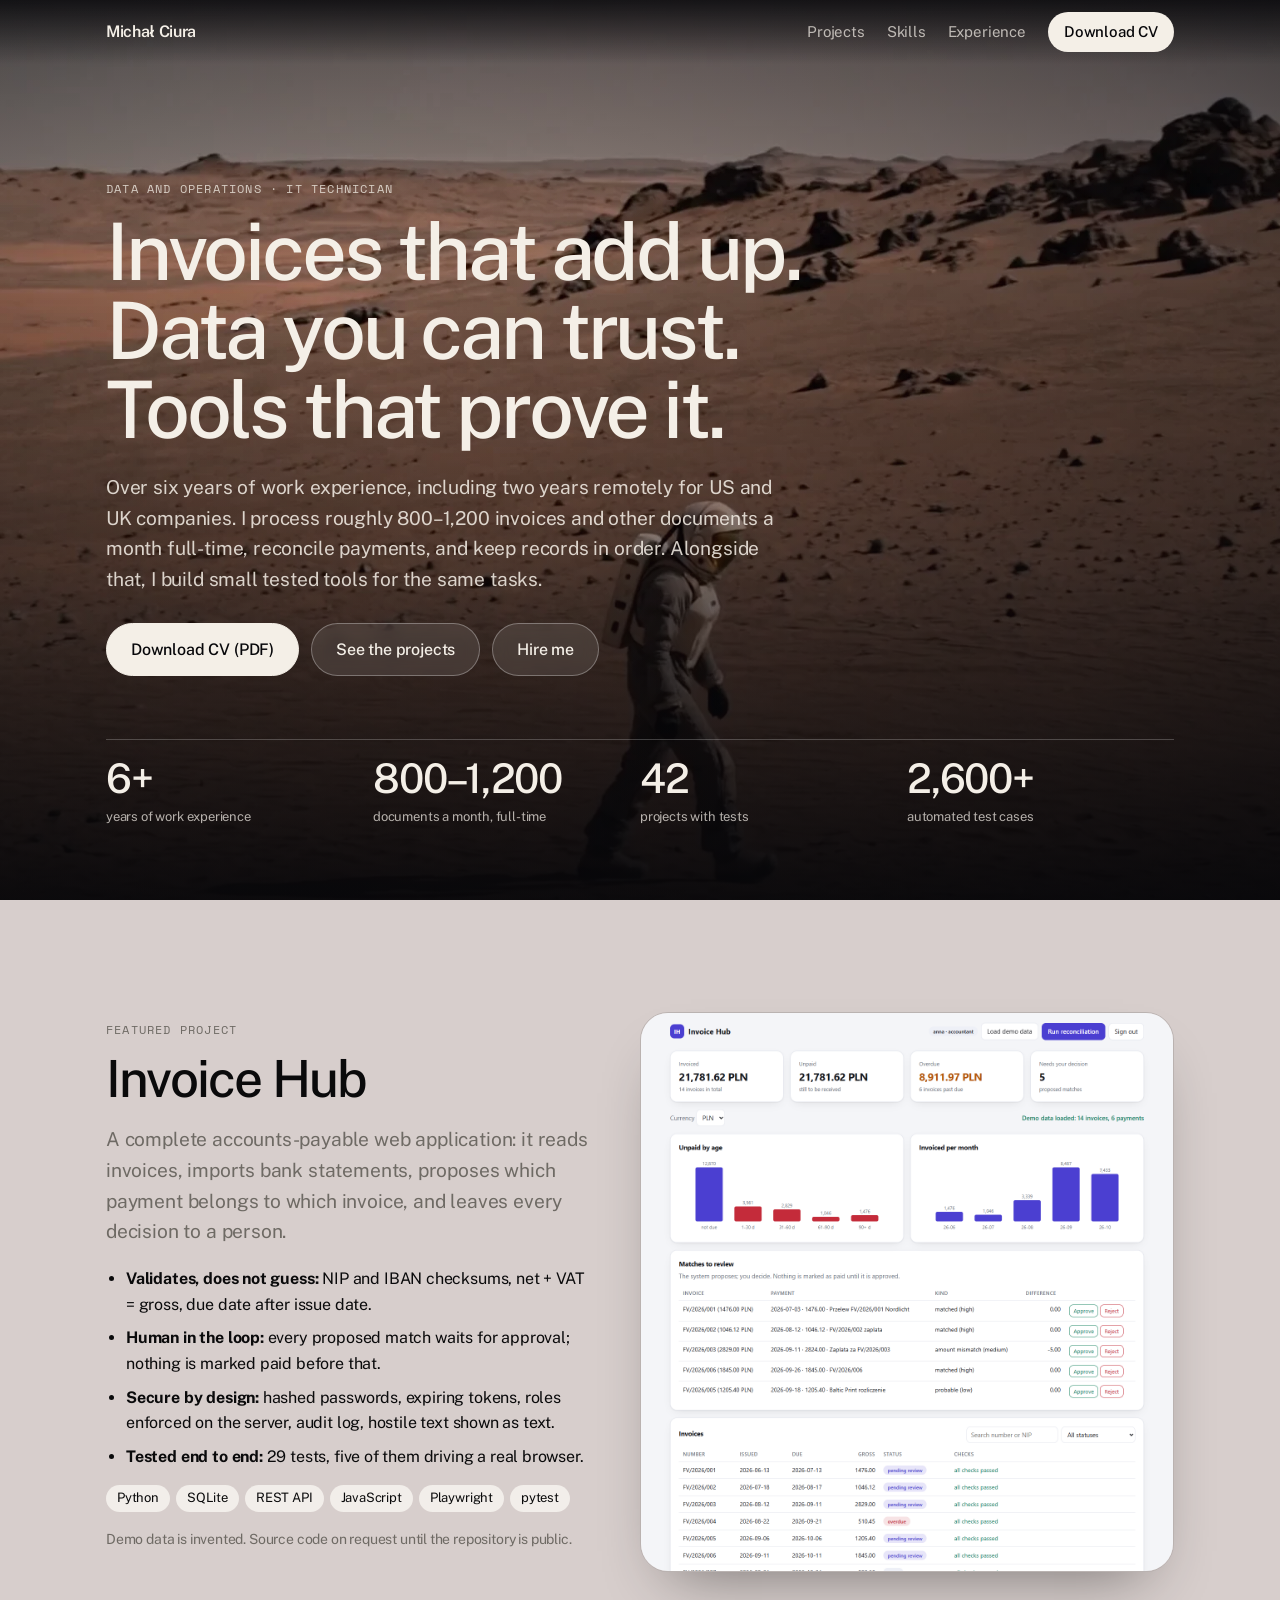
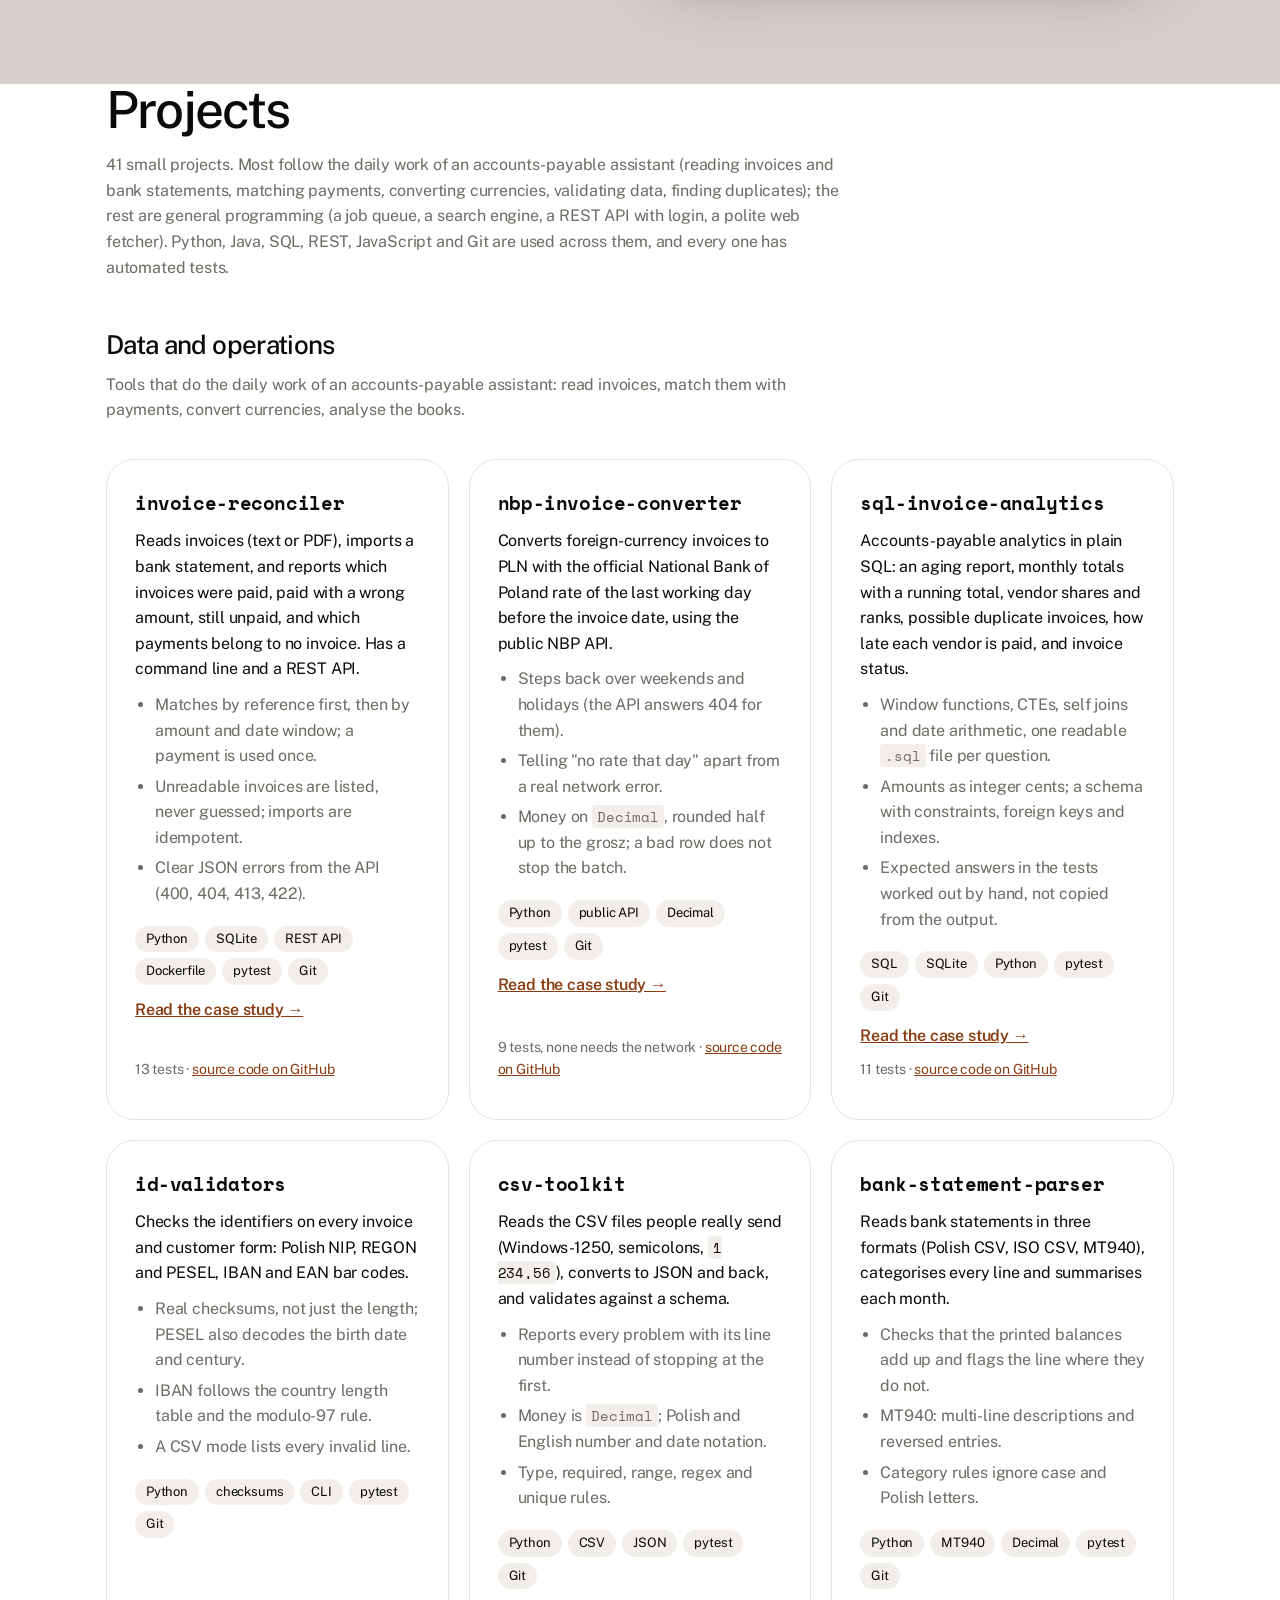
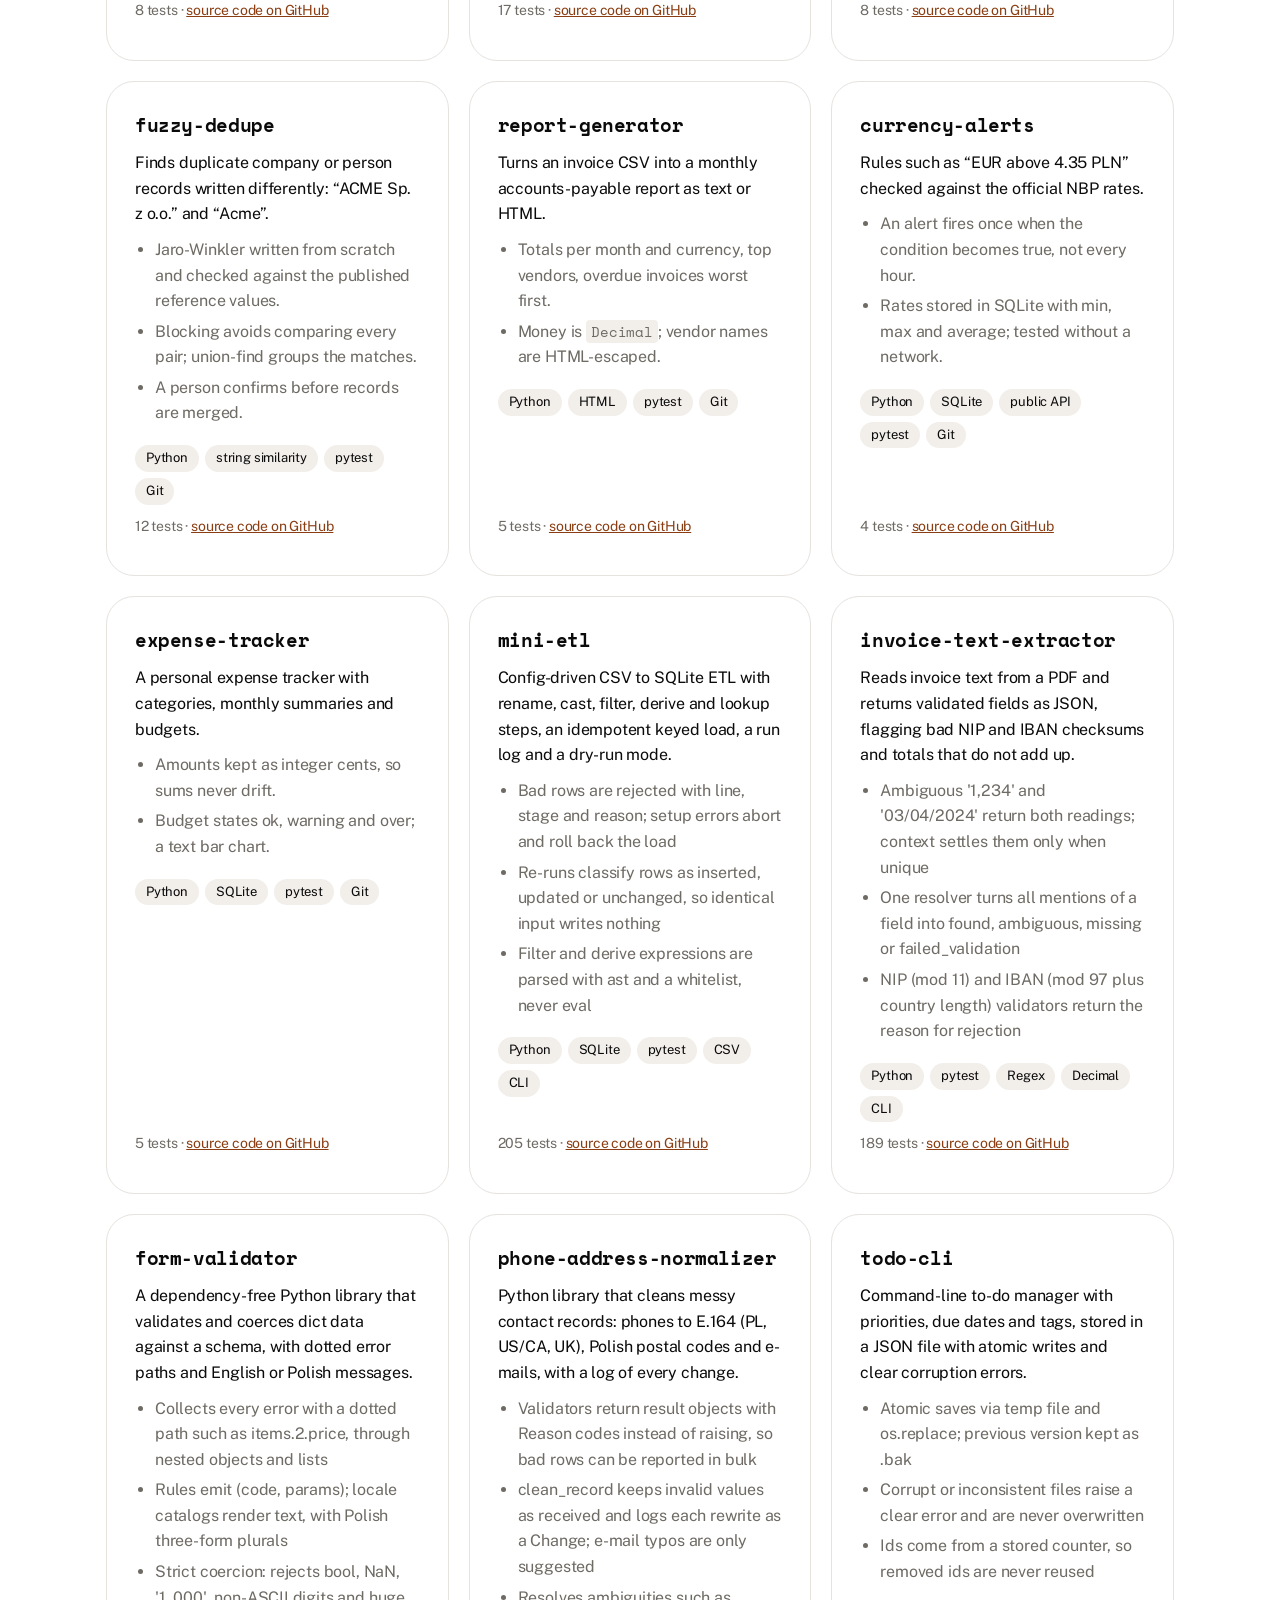
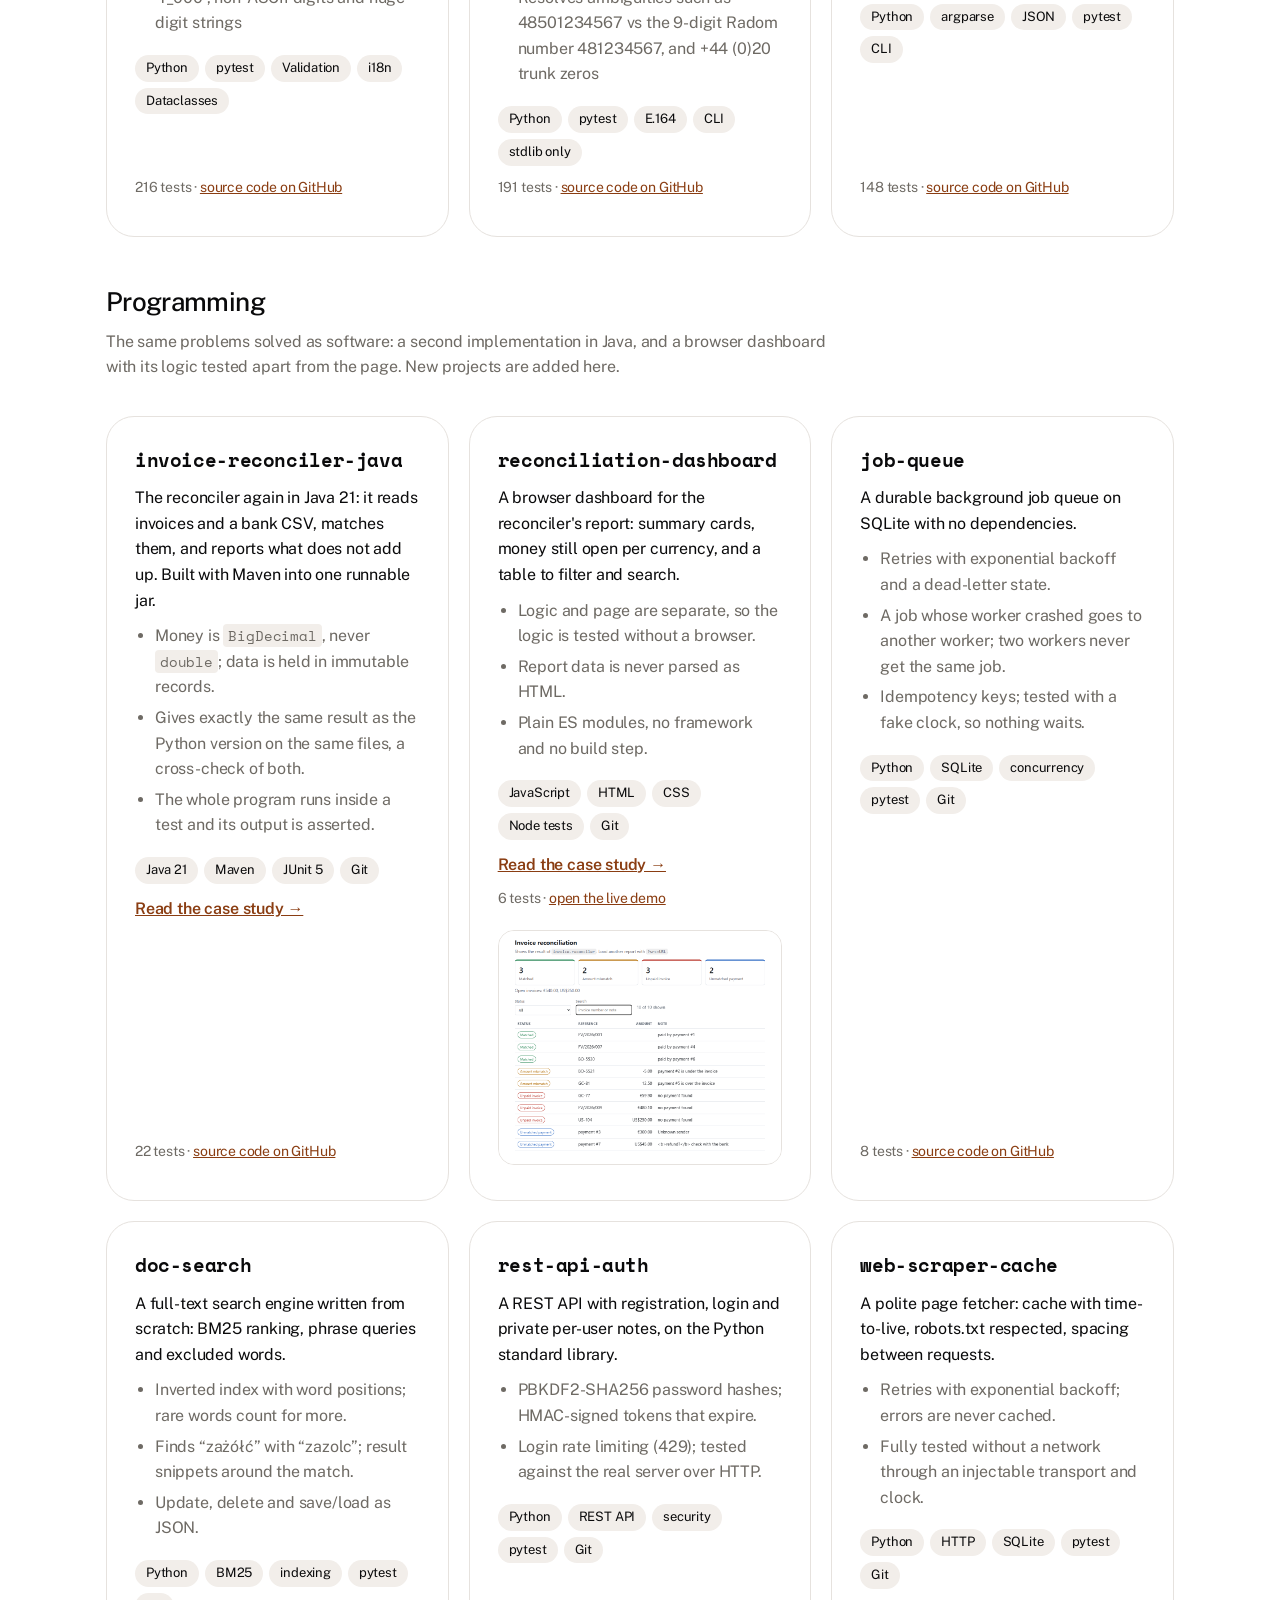
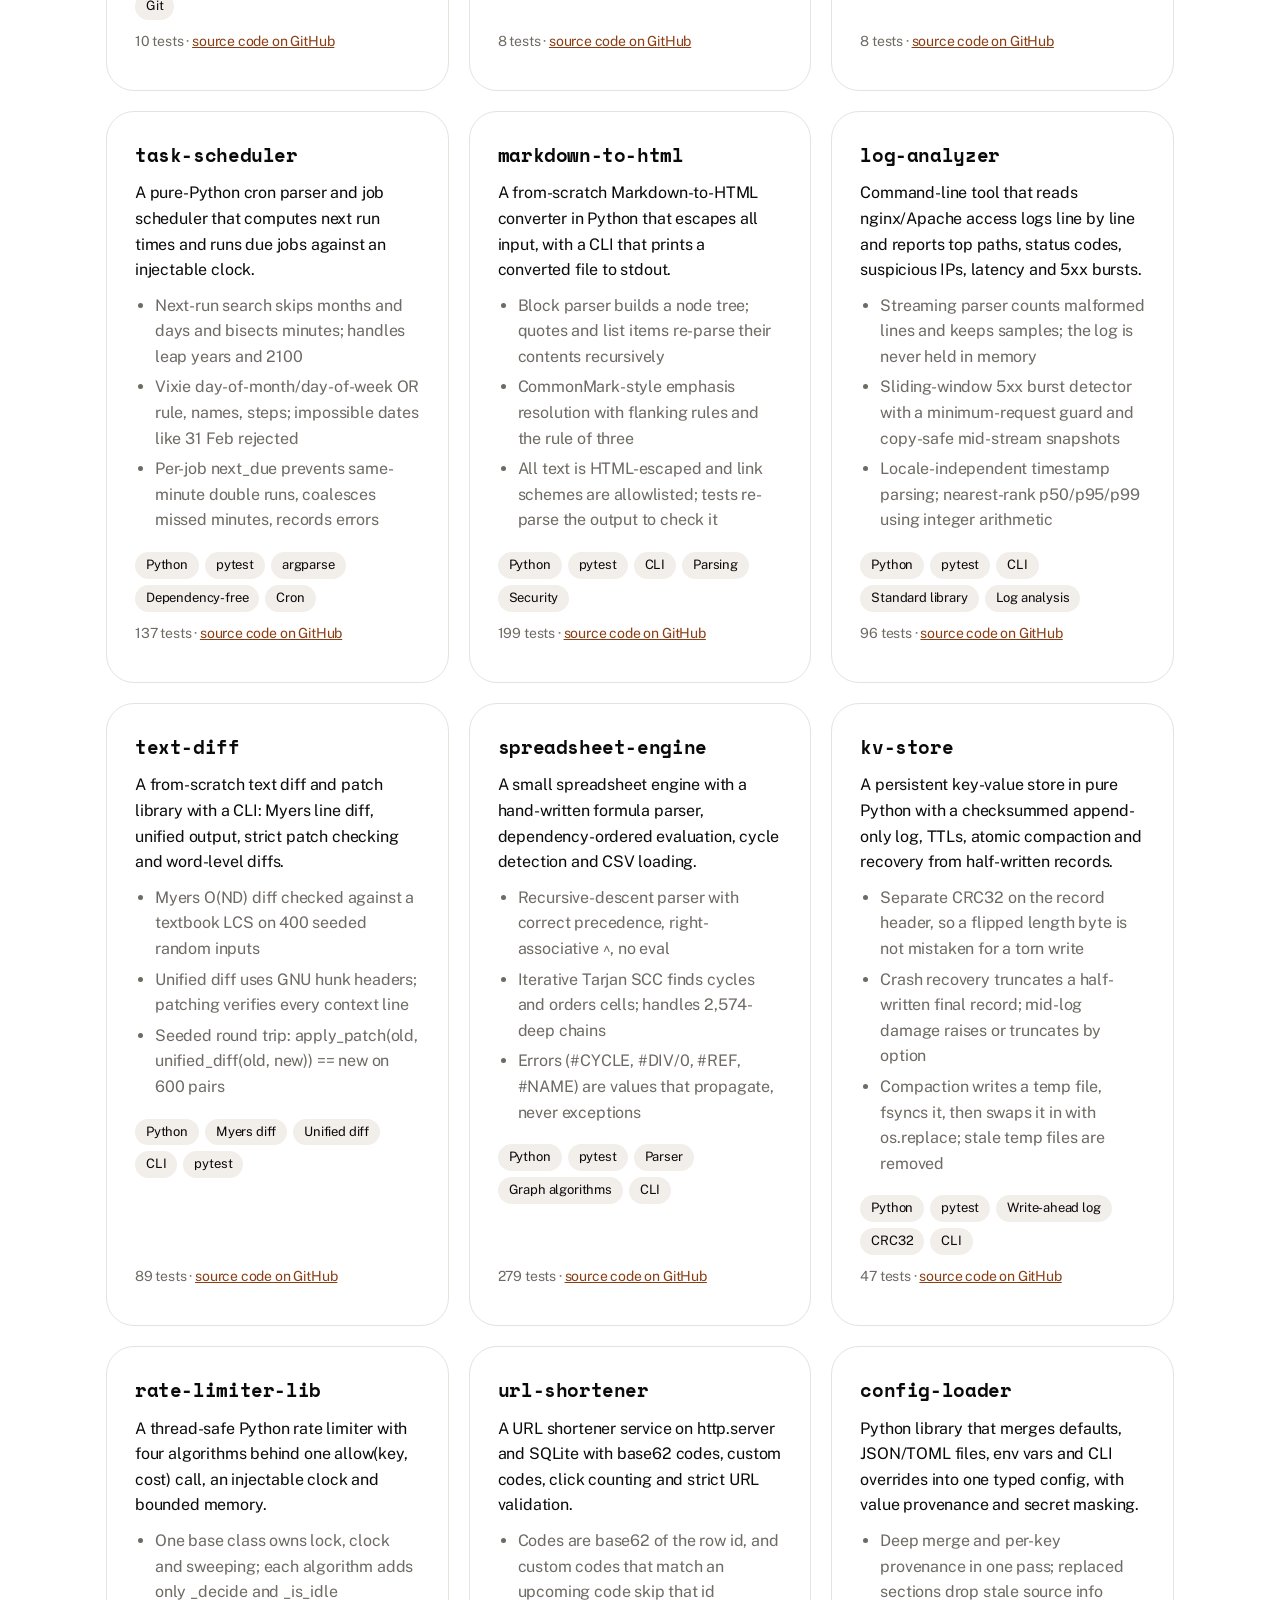
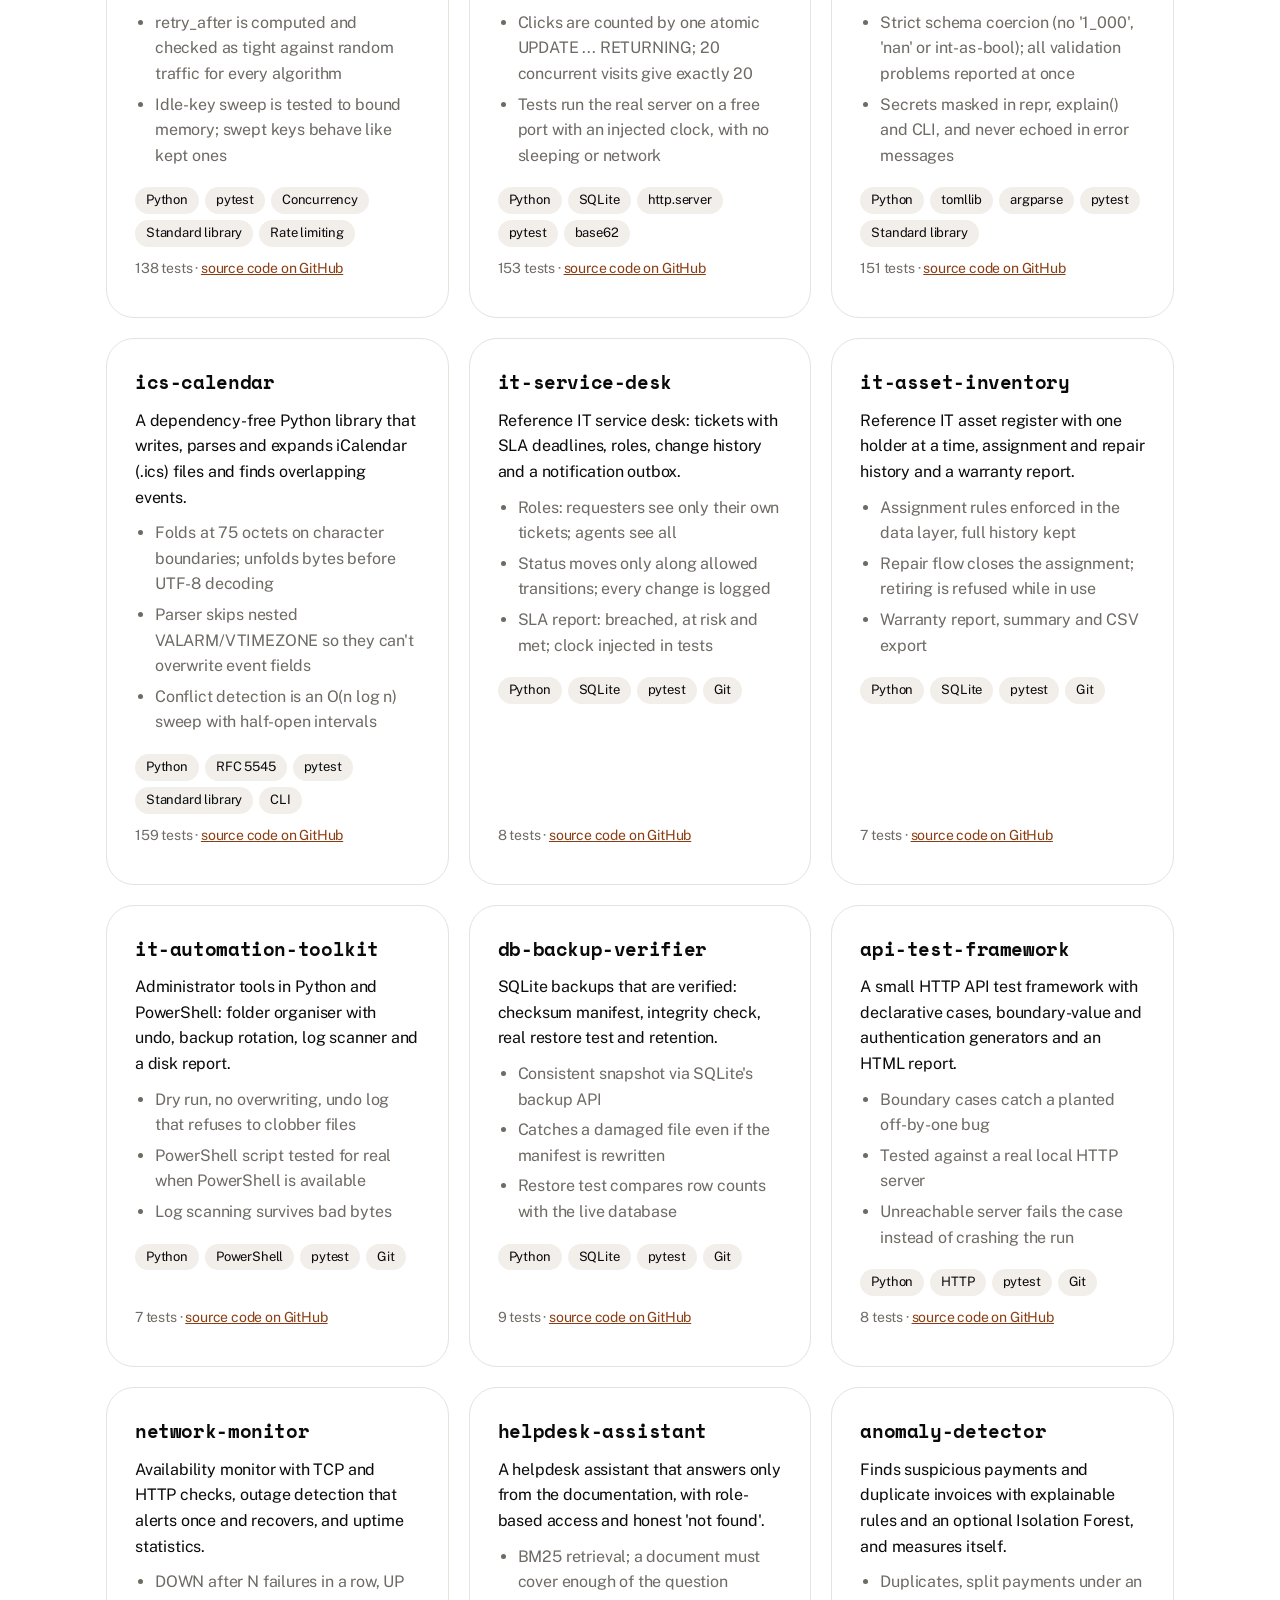
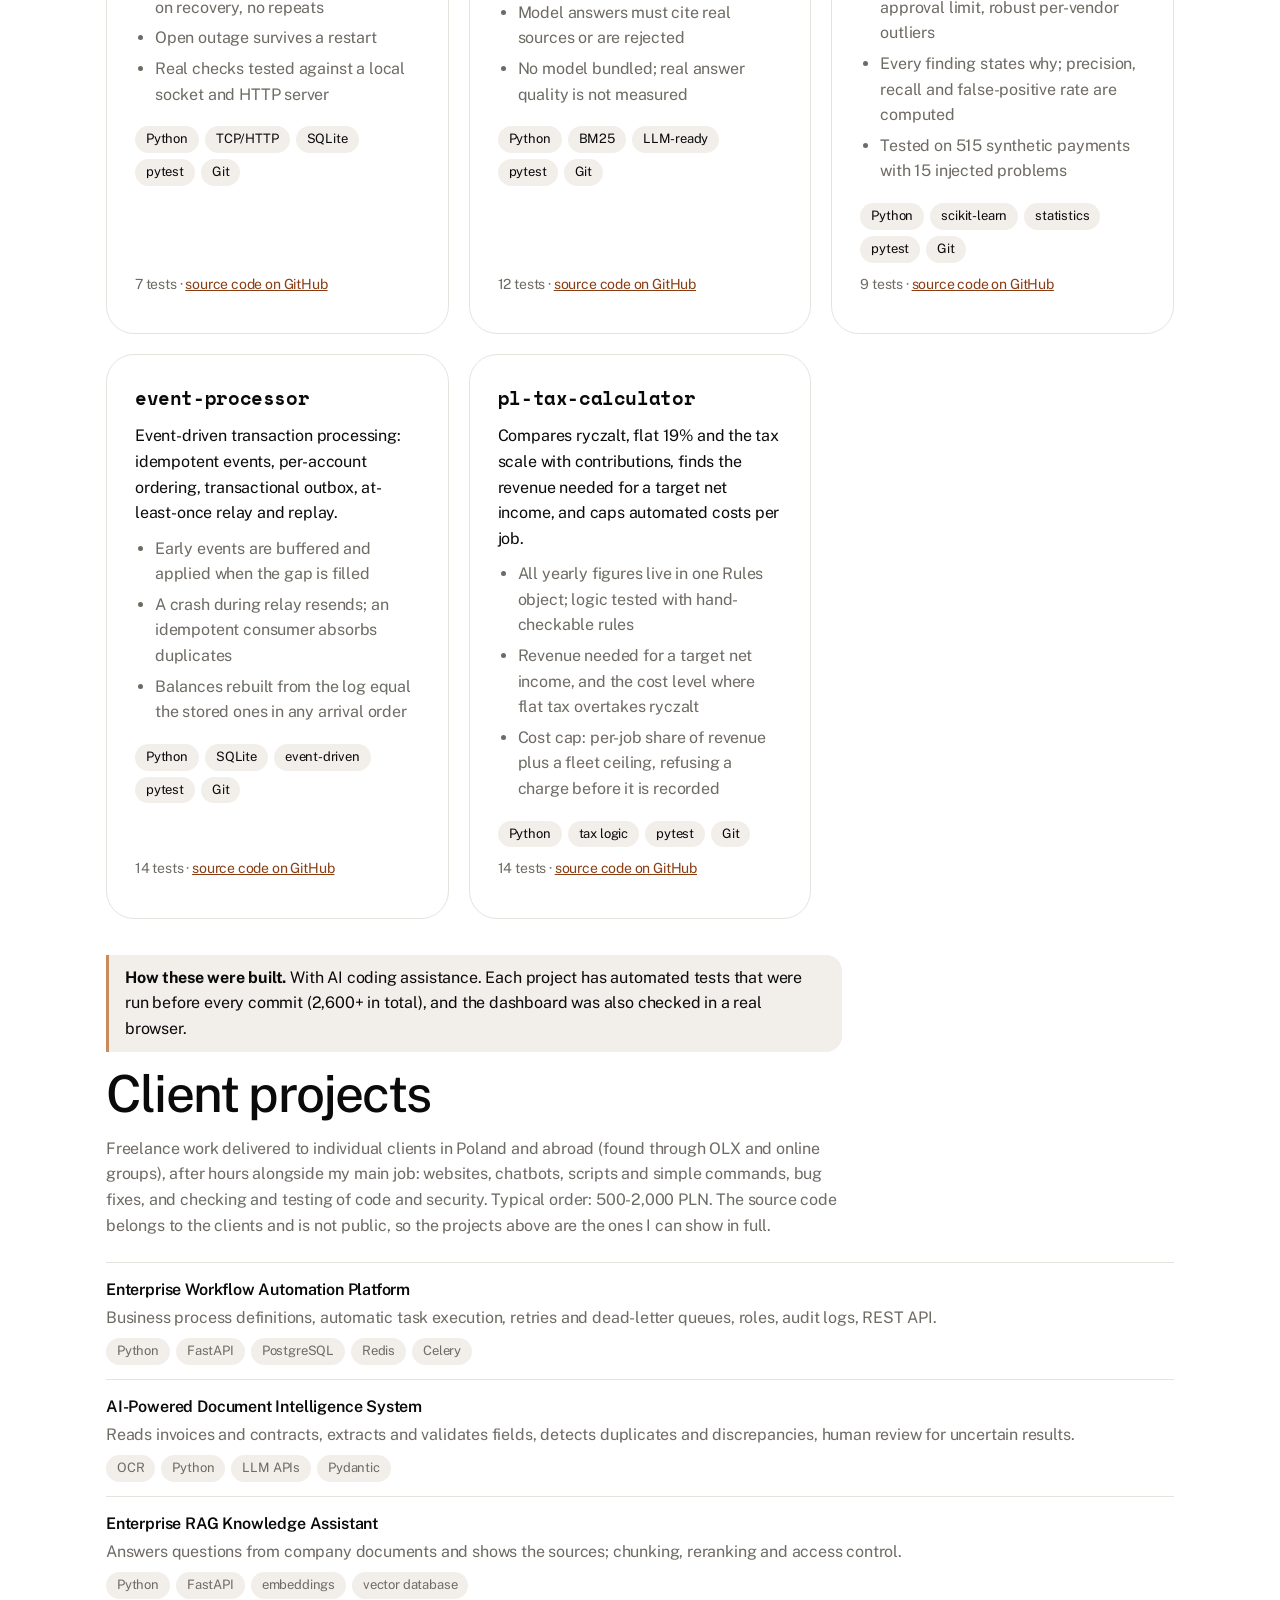
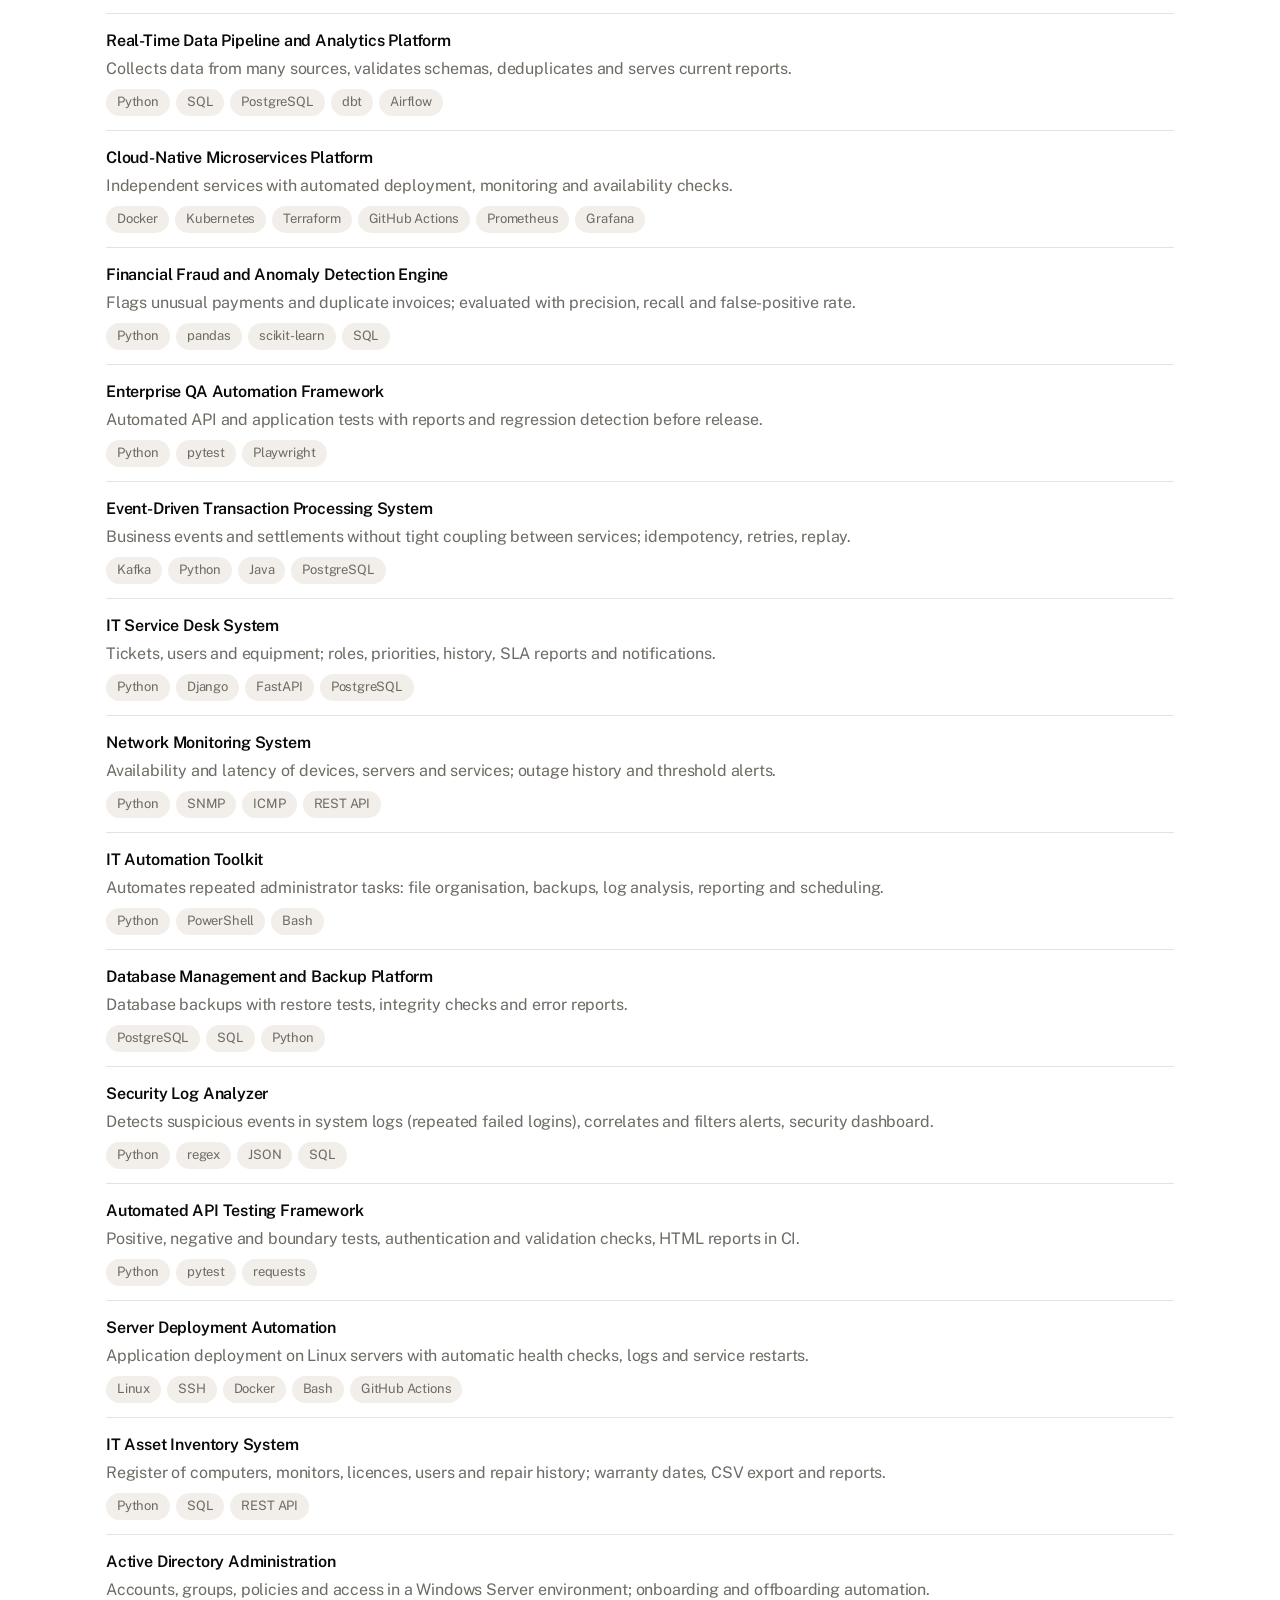
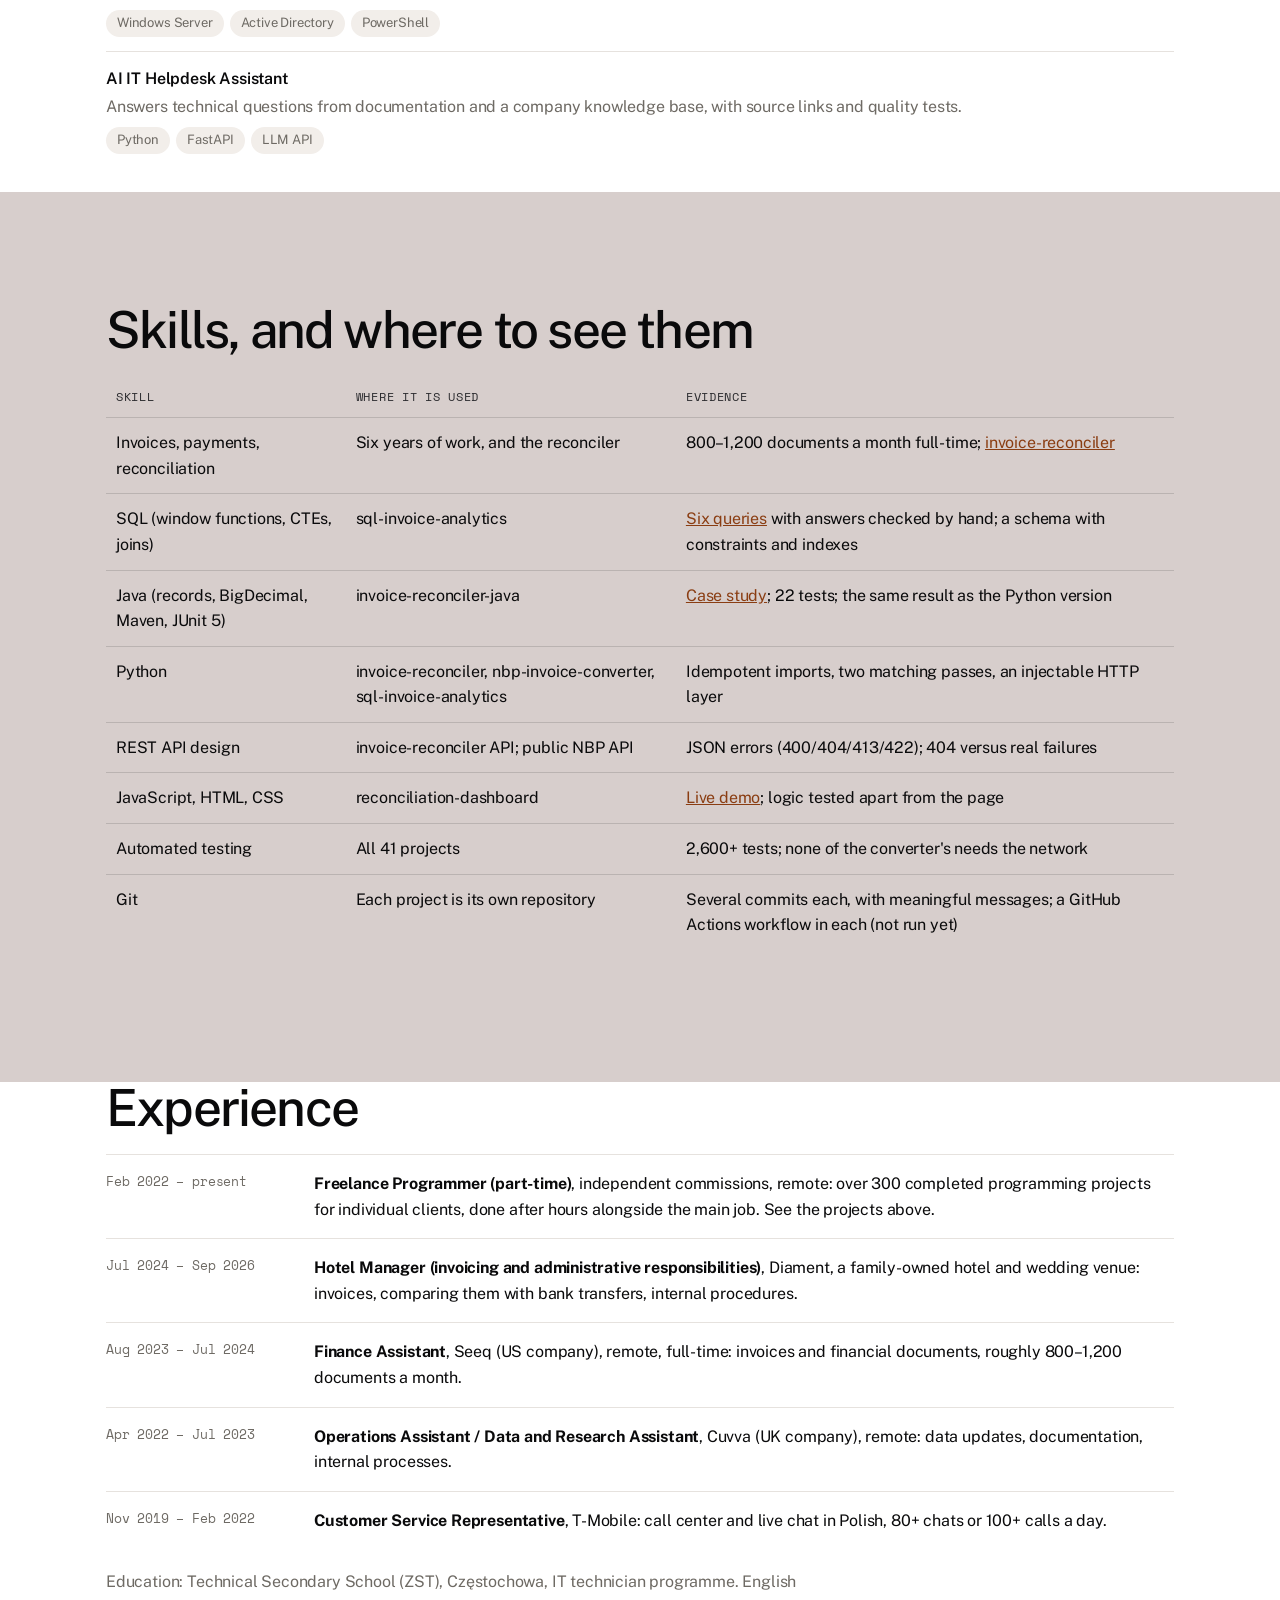
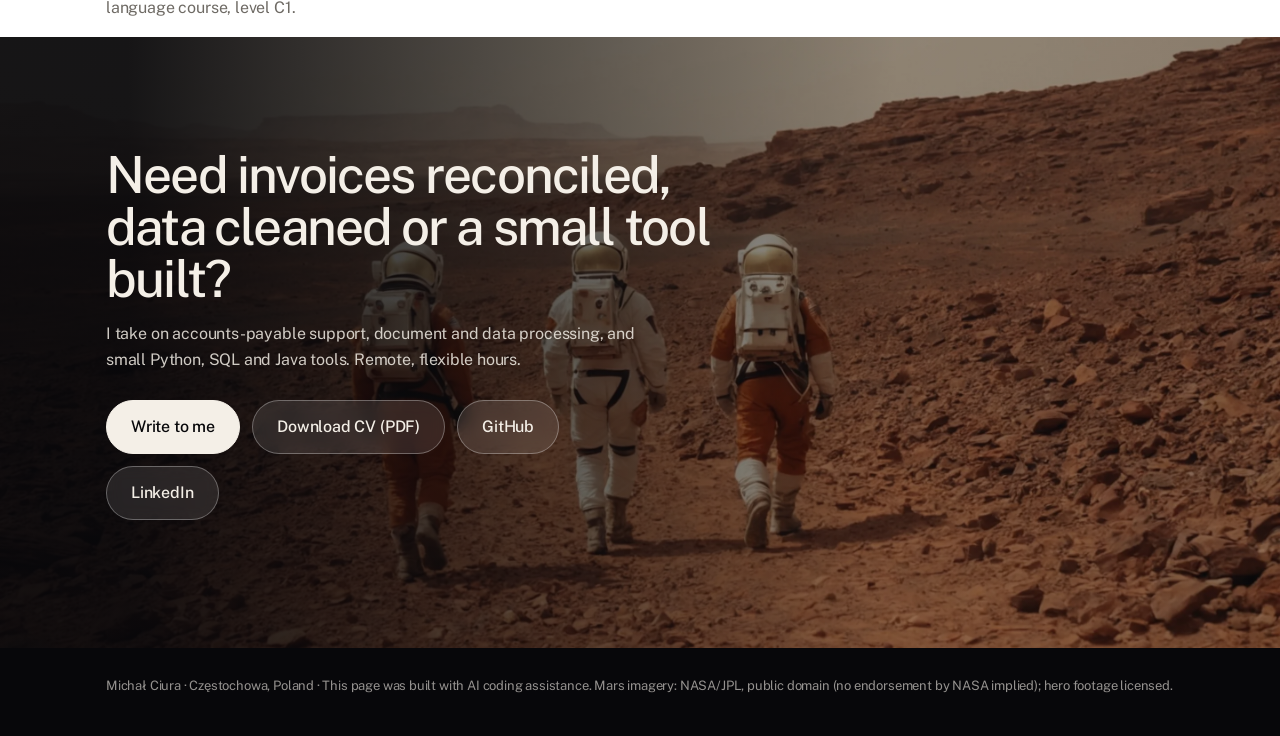
==== index.html @ 65dc7639 "Portfolio site" ====
<!doctype html>
<html lang="en">
<head>
  <meta charset="utf-8">
  <meta name="viewport" content="width=device-width, initial-scale=1">
  <title>Michał Ciura - data and operations, IT technician</title>
  <meta name="description" content="Michał Ciura: invoices, documents and data work, IT technician education, and three small tested tools built around that work.">
  <link rel="icon" href="data:,">
  <link rel="stylesheet" href="styles.css">
</head>
<body class="home">
  <header class="top">
    <div class="wrap">
      <a class="name" href="#top">Michał Ciura</a>
      <nav aria-label="Sections"><a class="hide" href="#projects">Projects</a><a class="hide" href="#skills">Skills</a><a class="hide" href="#experience">Experience</a><a class="cv" href="assets/Michal_Ciura_CV.pdf">Download CV</a></nav>
    </div>
  </header>

  <main id="top">
    <section class="cine">
      <video class="plate" autoplay muted loop playsinline preload="auto" poster="assets/hero-poster.webp" aria-hidden="true"><source src="assets/hero-loop.mp4" type="video/mp4"></video>
      <div class="vignette" aria-hidden="true"></div>
      <div class="wrap copy">
        <p class="kicker">Data and operations &middot; IT technician</p>
        <h1><span>Invoices that add up.</span><span>Data you can trust.</span><span>Tools that prove it.</span></h1>
        <p class="lead">Over six years of work experience, including two years remotely for US and UK companies. I process roughly 800–1,200 invoices and other documents a month full-time, reconcile payments, and keep records in order. Alongside that, I build small tested tools for the same tasks.</p>
        <p class="actions"><a class="btn primary" href="assets/Michal_Ciura_CV.pdf">Download CV (PDF)</a><a class="btn glass" href="#projects">See the projects</a><a class="btn glass" href="#contact">Hire me</a></p>
        <div class="facts"><div><b>6+</b><span>years of work experience</span></div><div><b>800&ndash;1,200</b><span>documents a month, full-time</span></div><div><b>42</b><span>projects with tests</span></div><div><b>2,600+</b><span>automated test cases</span></div></div>
      </div>
    </section>

    <section id="featured" class="band">
      <div class="wrap featured">
        <div class="ft-copy">
          <p class="kicker">Featured project</p>
          <h2>Invoice Hub</h2>
          <p class="lead">A complete accounts-payable web application: it reads invoices, imports bank statements, proposes which payment belongs to which invoice, and leaves every decision to a person.</p>
          <ul>
            <li><strong>Validates, does not guess:</strong> NIP and IBAN checksums, net + VAT = gross, due date after issue date.</li>
            <li><strong>Human in the loop:</strong> every proposed match waits for approval; nothing is marked paid before that.</li>
            <li><strong>Secure by design:</strong> hashed passwords, expiring tokens, roles enforced on the server, audit log, hostile text shown as text.</li>
            <li><strong>Tested end to end:</strong> 29 tests, five of them driving a real browser.</li>
          </ul>
          <p class="chips"><span>Python</span><span>SQLite</span><span>REST API</span><span>JavaScript</span><span>Playwright</span><span>pytest</span></p>
          <p class="meta">Demo data is invented. Source code on request until the repository is public.</p>
        </div>
        <img class="ft-shot" src="assets/invoice-hub.png" alt="Invoice Hub dashboard: key figures, unpaid by age, matches to review and the invoice table" loading="lazy">
      </div>
    </section>

    <section id="projects" class="wrap">
      <h2>Projects</h2>
      <p class="muted">41 small projects. Most follow the daily work of an accounts-payable assistant (reading invoices and bank statements, matching payments, converting currencies, validating data, finding duplicates); the rest are general programming (a job queue, a search engine, a REST API with login, a polite web fetcher).
        Python, Java, SQL, REST, JavaScript and Git are used across them, and every one has automated tests.</p>

      <h3 class="group">Data and operations</h3>
      <p class="muted">Tools that do the daily work of an accounts-payable assistant: read invoices, match them with payments, convert currencies, analyse the books.</p>
      <div class="cards">
        <article class="card">
          <h3>invoice-reconciler</h3>
          <p>Reads invoices (text or PDF), imports a bank statement, and reports which invoices were paid, paid with a wrong amount, still unpaid, and which payments belong to no invoice. Has a command line and a REST API.</p>
          <ul>
            <li>Matches by reference first, then by amount and date window; a payment is used once.</li>
            <li>Unreadable invoices are listed, never guessed; imports are idempotent.</li>
            <li>Clear JSON errors from the API (400, 404, 413, 422).</li>
          </ul>
          <p class="chips"><span>Python</span><span>SQLite</span><span>REST API</span><span>Dockerfile</span><span>pytest</span><span>Git</span></p>
          <a class="more" href="projects/invoice-reconciler.html">Read the case study &rarr;</a>
          <p class="meta">13 tests · <a href="https://github.com/ciuramichal2000/invoice-reconciler">source code on GitHub</a></p>
        </article>

        <article class="card">
          <h3>nbp-invoice-converter</h3>
          <p>Converts foreign-currency invoices to PLN with the official National Bank of Poland rate of the last working day before the invoice date, using the public NBP API.</p>
          <ul>
            <li>Steps back over weekends and holidays (the API answers 404 for them).</li>
            <li>Telling "no rate that day" apart from a real network error.</li>
            <li>Money on <code>Decimal</code>, rounded half up to the grosz; a bad row does not stop the batch.</li>
          </ul>
          <p class="chips"><span>Python</span><span>public API</span><span>Decimal</span><span>pytest</span><span>Git</span></p>
          <a class="more" href="projects/nbp-invoice-converter.html">Read the case study &rarr;</a>
          <p class="meta">9 tests, none needs the network · <a href="https://github.com/ciuramichal2000/nbp-invoice-converter">source code on GitHub</a></p>
        </article>

        <article class="card">
          <h3>sql-invoice-analytics</h3>
          <p>Accounts-payable analytics in plain SQL: an aging report, monthly totals with a running total, vendor shares and ranks, possible duplicate invoices, how late each vendor is paid, and invoice status.</p>
          <ul>
            <li>Window functions, CTEs, self joins and date arithmetic, one readable <code>.sql</code> file per question.</li>
            <li>Amounts as integer cents; a schema with constraints, foreign keys and indexes.</li>
            <li>Expected answers in the tests worked out by hand, not copied from the output.</li>
          </ul>
          <p class="chips"><span>SQL</span><span>SQLite</span><span>Python</span><span>pytest</span><span>Git</span></p>
          <a class="more" href="projects/sql-invoice-analytics.html">Read the case study &rarr;</a>
          <p class="meta">11 tests · <a href="https://github.com/ciuramichal2000/sql-invoice-analytics">source code on GitHub</a></p>
        </article>

        <article class="card">
          <h3>id-validators</h3>
          <p>Checks the identifiers on every invoice and customer form: Polish NIP, REGON and PESEL, IBAN and EAN bar codes.</p>
          <ul>
            <li>Real checksums, not just the length; PESEL also decodes the birth date and century.</li>
            <li>IBAN follows the country length table and the modulo-97 rule.</li>
            <li>A CSV mode lists every invalid line.</li>
          </ul>
          <p class="chips"><span>Python</span><span>checksums</span><span>CLI</span><span>pytest</span><span>Git</span></p>
          <p class="meta">8 tests · <a href="https://github.com/ciuramichal2000/id-validators">source code on GitHub</a></p>
        </article>

        <article class="card">
          <h3>csv-toolkit</h3>
          <p>Reads the CSV files people really send (Windows-1250, semicolons, <code>1 234,56</code>), converts to JSON and back, and validates against a schema.</p>
          <ul>
            <li>Reports every problem with its line number instead of stopping at the first.</li>
            <li>Money is <code>Decimal</code>; Polish and English number and date notation.</li>
            <li>Type, required, range, regex and unique rules.</li>
          </ul>
          <p class="chips"><span>Python</span><span>CSV</span><span>JSON</span><span>pytest</span><span>Git</span></p>
          <p class="meta">17 tests · <a href="https://github.com/ciuramichal2000/csv-toolkit">source code on GitHub</a></p>
        </article>

        <article class="card">
          <h3>bank-statement-parser</h3>
          <p>Reads bank statements in three formats (Polish CSV, ISO CSV, MT940), categorises every line and summarises each month.</p>
          <ul>
            <li>Checks that the printed balances add up and flags the line where they do not.</li>
            <li>MT940: multi-line descriptions and reversed entries.</li>
            <li>Category rules ignore case and Polish letters.</li>
          </ul>
          <p class="chips"><span>Python</span><span>MT940</span><span>Decimal</span><span>pytest</span><span>Git</span></p>
          <p class="meta">8 tests · <a href="https://github.com/ciuramichal2000/bank-statement-parser">source code on GitHub</a></p>
        </article>

        <article class="card">
          <h3>fuzzy-dedupe</h3>
          <p>Finds duplicate company or person records written differently: &ldquo;ACME Sp. z o.o.&rdquo; and &ldquo;Acme&rdquo;.</p>
          <ul>
            <li>Jaro-Winkler written from scratch and checked against the published reference values.</li>
            <li>Blocking avoids comparing every pair; union-find groups the matches.</li>
            <li>A person confirms before records are merged.</li>
          </ul>
          <p class="chips"><span>Python</span><span>string similarity</span><span>pytest</span><span>Git</span></p>
          <p class="meta">12 tests · <a href="https://github.com/ciuramichal2000/fuzzy-dedupe">source code on GitHub</a></p>
        </article>

        <article class="card">
          <h3>report-generator</h3>
          <p>Turns an invoice CSV into a monthly accounts-payable report as text or HTML.</p>
          <ul>
            <li>Totals per month and currency, top vendors, overdue invoices worst first.</li>
            <li>Money is <code>Decimal</code>; vendor names are HTML-escaped.</li>
          </ul>
          <p class="chips"><span>Python</span><span>HTML</span><span>pytest</span><span>Git</span></p>
          <p class="meta">5 tests · <a href="https://github.com/ciuramichal2000/report-generator">source code on GitHub</a></p>
        </article>

        <article class="card">
          <h3>currency-alerts</h3>
          <p>Rules such as &ldquo;EUR above 4.35 PLN&rdquo; checked against the official NBP rates.</p>
          <ul>
            <li>An alert fires once when the condition becomes true, not every hour.</li>
            <li>Rates stored in SQLite with min, max and average; tested without a network.</li>
          </ul>
          <p class="chips"><span>Python</span><span>SQLite</span><span>public API</span><span>pytest</span><span>Git</span></p>
          <p class="meta">4 tests · <a href="https://github.com/ciuramichal2000/currency-alerts">source code on GitHub</a></p>
        </article>

        <article class="card">
          <h3>expense-tracker</h3>
          <p>A personal expense tracker with categories, monthly summaries and budgets.</p>
          <ul>
            <li>Amounts kept as integer cents, so sums never drift.</li>
            <li>Budget states ok, warning and over; a text bar chart.</li>
          </ul>
          <p class="chips"><span>Python</span><span>SQLite</span><span>pytest</span><span>Git</span></p>
          <p class="meta">5 tests · <a href="https://github.com/ciuramichal2000/expense-tracker">source code on GitHub</a></p>
        </article>

        <article class="card">
          <h3>mini-etl</h3>
          <p>Config-driven CSV to SQLite ETL with rename, cast, filter, derive and lookup steps, an idempotent keyed load, a run log and a dry-run mode.</p>
          <ul>
            <li>Bad rows are rejected with line, stage and reason; setup errors abort and roll back the load</li>
            <li>Re-runs classify rows as inserted, updated or unchanged, so identical input writes nothing</li>
            <li>Filter and derive expressions are parsed with ast and a whitelist, never eval</li>
          </ul>
          <p class="chips"><span>Python</span><span>SQLite</span><span>pytest</span><span>CSV</span><span>CLI</span></p>
          <p class="meta">205 tests · <a href="https://github.com/ciuramichal2000/mini-etl">source code on GitHub</a></p>
        </article>

        <article class="card">
          <h3>invoice-text-extractor</h3>
          <p>Reads invoice text from a PDF and returns validated fields as JSON, flagging bad NIP and IBAN checksums and totals that do not add up.</p>
          <ul>
            <li>Ambiguous &#x27;1,234&#x27; and &#x27;03/04/2024&#x27; return both readings; context settles them only when unique</li>
            <li>One resolver turns all mentions of a field into found, ambiguous, missing or failed_validation</li>
            <li>NIP (mod 11) and IBAN (mod 97 plus country length) validators return the reason for rejection</li>
          </ul>
          <p class="chips"><span>Python</span><span>pytest</span><span>Regex</span><span>Decimal</span><span>CLI</span></p>
          <p class="meta">189 tests · <a href="https://github.com/ciuramichal2000/invoice-text-extractor">source code on GitHub</a></p>
        </article>

        <article class="card">
          <h3>form-validator</h3>
          <p>A dependency-free Python library that validates and coerces dict data against a schema, with dotted error paths and English or Polish messages.</p>
          <ul>
            <li>Collects every error with a dotted path such as items.2.price, through nested objects and lists</li>
            <li>Rules emit (code, params); locale catalogs render text, with Polish three-form plurals</li>
            <li>Strict coercion: rejects bool, NaN, &#x27;1_000&#x27;, non-ASCII digits and huge digit strings</li>
          </ul>
          <p class="chips"><span>Python</span><span>pytest</span><span>Validation</span><span>i18n</span><span>Dataclasses</span></p>
          <p class="meta">216 tests · <a href="https://github.com/ciuramichal2000/form-validator">source code on GitHub</a></p>
        </article>

        <article class="card">
          <h3>phone-address-normalizer</h3>
          <p>Python library that cleans messy contact records: phones to E.164 (PL, US/CA, UK), Polish postal codes and e-mails, with a log of every change.</p>
          <ul>
            <li>Validators return result objects with Reason codes instead of raising, so bad rows can be reported in bulk</li>
            <li>clean_record keeps invalid values as received and logs each rewrite as a Change; e-mail typos are only suggested</li>
            <li>Resolves ambiguities such as 48501234567 vs the 9-digit Radom number 481234567, and +44 (0)20 trunk zeros</li>
          </ul>
          <p class="chips"><span>Python</span><span>pytest</span><span>E.164</span><span>CLI</span><span>stdlib only</span></p>
          <p class="meta">191 tests · <a href="https://github.com/ciuramichal2000/phone-address-normalizer">source code on GitHub</a></p>
        </article>

        <article class="card">
          <h3>todo-cli</h3>
          <p>Command-line to-do manager with priorities, due dates and tags, stored in a JSON file with atomic writes and clear corruption errors.</p>
          <ul>
            <li>Atomic saves via temp file and os.replace; previous version kept as .bak</li>
            <li>Corrupt or inconsistent files raise a clear error and are never overwritten</li>
            <li>Ids come from a stored counter, so removed ids are never reused</li>
          </ul>
          <p class="chips"><span>Python</span><span>argparse</span><span>JSON</span><span>pytest</span><span>CLI</span></p>
          <p class="meta">148 tests · <a href="https://github.com/ciuramichal2000/todo-cli">source code on GitHub</a></p>
        </article>
      </div>
      <h3 class="group">Programming</h3>
      <p class="muted">The same problems solved as software: a second implementation in Java, and a browser dashboard with its logic tested apart from the page. New projects are added here.</p>
      <div class="cards">
        <article class="card">
          <h3>invoice-reconciler-java</h3>
          <p>The reconciler again in Java 21: it reads invoices and a bank CSV, matches them, and reports what does not add up. Built with Maven into one runnable jar.</p>
          <ul>
            <li>Money is <code>BigDecimal</code>, never <code>double</code>; data is held in immutable records.</li>
            <li>Gives exactly the same result as the Python version on the same files, a cross-check of both.</li>
            <li>The whole program runs inside a test and its output is asserted.</li>
          </ul>
          <p class="chips"><span>Java 21</span><span>Maven</span><span>JUnit 5</span><span>Git</span></p>
          <a class="more" href="projects/invoice-reconciler-java.html">Read the case study &rarr;</a>
          <p class="meta">22 tests · <a href="https://github.com/ciuramichal2000/invoice-reconciler-java">source code on GitHub</a></p>
        </article>

        <article class="card">
          <h3>reconciliation-dashboard</h3>
          <p>A browser dashboard for the reconciler's report: summary cards, money still open per currency, and a table to filter and search.</p>
          <ul>
            <li>Logic and page are separate, so the logic is tested without a browser.</li>
            <li>Report data is never parsed as HTML.</li>
            <li>Plain ES modules, no framework and no build step.</li>
          </ul>
          <p class="chips"><span>JavaScript</span><span>HTML</span><span>CSS</span><span>Node tests</span><span>Git</span></p>
          <a class="more" href="projects/reconciliation-dashboard.html">Read the case study &rarr;</a>
          <p class="meta">6 tests · <a href="demo/index.html">open the live demo</a></p>
          <a href="demo/index.html"><img class="shot" src="assets/dashboard.png" alt="The dashboard: four summary cards and a table of invoices and payments" loading="lazy"></a>
        </article>

        <article class="card">
          <h3>job-queue</h3>
          <p>A durable background job queue on SQLite with no dependencies.</p>
          <ul>
            <li>Retries with exponential backoff and a dead-letter state.</li>
            <li>A job whose worker crashed goes to another worker; two workers never get the same job.</li>
            <li>Idempotency keys; tested with a fake clock, so nothing waits.</li>
          </ul>
          <p class="chips"><span>Python</span><span>SQLite</span><span>concurrency</span><span>pytest</span><span>Git</span></p>
          <p class="meta">8 tests · <a href="https://github.com/ciuramichal2000/job-queue">source code on GitHub</a></p>
        </article>

        <article class="card">
          <h3>doc-search</h3>
          <p>A full-text search engine written from scratch: BM25 ranking, phrase queries and excluded words.</p>
          <ul>
            <li>Inverted index with word positions; rare words count for more.</li>
            <li>Finds &ldquo;zażółć&rdquo; with &ldquo;zazolc&rdquo;; result snippets around the match.</li>
            <li>Update, delete and save/load as JSON.</li>
          </ul>
          <p class="chips"><span>Python</span><span>BM25</span><span>indexing</span><span>pytest</span><span>Git</span></p>
          <p class="meta">10 tests · <a href="https://github.com/ciuramichal2000/doc-search">source code on GitHub</a></p>
        </article>

        <article class="card">
          <h3>rest-api-auth</h3>
          <p>A REST API with registration, login and private per-user notes, on the Python standard library.</p>
          <ul>
            <li>PBKDF2-SHA256 password hashes; HMAC-signed tokens that expire.</li>
            <li>Login rate limiting (429); tested against the real server over HTTP.</li>
          </ul>
          <p class="chips"><span>Python</span><span>REST API</span><span>security</span><span>pytest</span><span>Git</span></p>
          <p class="meta">8 tests · <a href="https://github.com/ciuramichal2000/rest-api-auth">source code on GitHub</a></p>
        </article>

        <article class="card">
          <h3>web-scraper-cache</h3>
          <p>A polite page fetcher: cache with time-to-live, robots.txt respected, spacing between requests.</p>
          <ul>
            <li>Retries with exponential backoff; errors are never cached.</li>
            <li>Fully tested without a network through an injectable transport and clock.</li>
          </ul>
          <p class="chips"><span>Python</span><span>HTTP</span><span>SQLite</span><span>pytest</span><span>Git</span></p>
          <p class="meta">8 tests · <a href="https://github.com/ciuramichal2000/web-scraper-cache">source code on GitHub</a></p>
        </article>

        <article class="card">
          <h3>task-scheduler</h3>
          <p>A pure-Python cron parser and job scheduler that computes next run times and runs due jobs against an injectable clock.</p>
          <ul>
            <li>Next-run search skips months and days and bisects minutes; handles leap years and 2100</li>
            <li>Vixie day-of-month/day-of-week OR rule, names, steps; impossible dates like 31 Feb rejected</li>
            <li>Per-job next_due prevents same-minute double runs, coalesces missed minutes, records errors</li>
          </ul>
          <p class="chips"><span>Python</span><span>pytest</span><span>argparse</span><span>Dependency-free</span><span>Cron</span></p>
          <p class="meta">137 tests · <a href="https://github.com/ciuramichal2000/task-scheduler">source code on GitHub</a></p>
        </article>

        <article class="card">
          <h3>markdown-to-html</h3>
          <p>A from-scratch Markdown-to-HTML converter in Python that escapes all input, with a CLI that prints a converted file to stdout.</p>
          <ul>
            <li>Block parser builds a node tree; quotes and list items re-parse their contents recursively</li>
            <li>CommonMark-style emphasis resolution with flanking rules and the rule of three</li>
            <li>All text is HTML-escaped and link schemes are allowlisted; tests re-parse the output to check it</li>
          </ul>
          <p class="chips"><span>Python</span><span>pytest</span><span>CLI</span><span>Parsing</span><span>Security</span></p>
          <p class="meta">199 tests · <a href="https://github.com/ciuramichal2000/markdown-to-html">source code on GitHub</a></p>
        </article>

        <article class="card">
          <h3>log-analyzer</h3>
          <p>Command-line tool that reads nginx/Apache access logs line by line and reports top paths, status codes, suspicious IPs, latency and 5xx bursts.</p>
          <ul>
            <li>Streaming parser counts malformed lines and keeps samples; the log is never held in memory</li>
            <li>Sliding-window 5xx burst detector with a minimum-request guard and copy-safe mid-stream snapshots</li>
            <li>Locale-independent timestamp parsing; nearest-rank p50/p95/p99 using integer arithmetic</li>
          </ul>
          <p class="chips"><span>Python</span><span>pytest</span><span>CLI</span><span>Standard library</span><span>Log analysis</span></p>
          <p class="meta">96 tests · <a href="https://github.com/ciuramichal2000/log-analyzer">source code on GitHub</a></p>
        </article>

        <article class="card">
          <h3>text-diff</h3>
          <p>A from-scratch text diff and patch library with a CLI: Myers line diff, unified output, strict patch checking and word-level diffs.</p>
          <ul>
            <li>Myers O(ND) diff checked against a textbook LCS on 400 seeded random inputs</li>
            <li>Unified diff uses GNU hunk headers; patching verifies every context line</li>
            <li>Seeded round trip: apply_patch(old, unified_diff(old, new)) == new on 600 pairs</li>
          </ul>
          <p class="chips"><span>Python</span><span>Myers diff</span><span>Unified diff</span><span>CLI</span><span>pytest</span></p>
          <p class="meta">89 tests · <a href="https://github.com/ciuramichal2000/text-diff">source code on GitHub</a></p>
        </article>

        <article class="card">
          <h3>spreadsheet-engine</h3>
          <p>A small spreadsheet engine with a hand-written formula parser, dependency-ordered evaluation, cycle detection and CSV loading.</p>
          <ul>
            <li>Recursive-descent parser with correct precedence, right-associative ^, no eval</li>
            <li>Iterative Tarjan SCC finds cycles and orders cells; handles 2,574-deep chains</li>
            <li>Errors (#CYCLE, #DIV/0, #REF, #NAME) are values that propagate, never exceptions</li>
          </ul>
          <p class="chips"><span>Python</span><span>pytest</span><span>Parser</span><span>Graph algorithms</span><span>CLI</span></p>
          <p class="meta">279 tests · <a href="https://github.com/ciuramichal2000/spreadsheet-engine">source code on GitHub</a></p>
        </article>

        <article class="card">
          <h3>kv-store</h3>
          <p>A persistent key-value store in pure Python with a checksummed append-only log, TTLs, atomic compaction and recovery from half-written records.</p>
          <ul>
            <li>Separate CRC32 on the record header, so a flipped length byte is not mistaken for a torn write</li>
            <li>Crash recovery truncates a half-written final record; mid-log damage raises or truncates by option</li>
            <li>Compaction writes a temp file, fsyncs it, then swaps it in with os.replace; stale temp files are removed</li>
          </ul>
          <p class="chips"><span>Python</span><span>pytest</span><span>Write-ahead log</span><span>CRC32</span><span>CLI</span></p>
          <p class="meta">47 tests · <a href="https://github.com/ciuramichal2000/kv-store">source code on GitHub</a></p>
        </article>

        <article class="card">
          <h3>rate-limiter-lib</h3>
          <p>A thread-safe Python rate limiter with four algorithms behind one allow(key, cost) call, an injectable clock and bounded memory.</p>
          <ul>
            <li>One base class owns lock, clock and sweeping; each algorithm adds only _decide and _is_idle</li>
            <li>retry_after is computed and checked as tight against random traffic for every algorithm</li>
            <li>Idle-key sweep is tested to bound memory; swept keys behave like kept ones</li>
          </ul>
          <p class="chips"><span>Python</span><span>pytest</span><span>Concurrency</span><span>Standard library</span><span>Rate limiting</span></p>
          <p class="meta">138 tests · <a href="https://github.com/ciuramichal2000/rate-limiter-lib">source code on GitHub</a></p>
        </article>

        <article class="card">
          <h3>url-shortener</h3>
          <p>A URL shortener service on http.server and SQLite with base62 codes, custom codes, click counting and strict URL validation.</p>
          <ul>
            <li>Codes are base62 of the row id, and custom codes that match an upcoming code skip that id</li>
            <li>Clicks are counted by one atomic UPDATE ... RETURNING; 20 concurrent visits give exactly 20</li>
            <li>Tests run the real server on a free port with an injected clock, with no sleeping or network</li>
          </ul>
          <p class="chips"><span>Python</span><span>SQLite</span><span>http.server</span><span>pytest</span><span>base62</span></p>
          <p class="meta">153 tests · <a href="https://github.com/ciuramichal2000/url-shortener">source code on GitHub</a></p>
        </article>

        <article class="card">
          <h3>config-loader</h3>
          <p>Python library that merges defaults, JSON/TOML files, env vars and CLI overrides into one typed config, with value provenance and secret masking.</p>
          <ul>
            <li>Deep merge and per-key provenance in one pass; replaced sections drop stale source info</li>
            <li>Strict schema coercion (no &#x27;1_000&#x27;, &#x27;nan&#x27; or int-as-bool); all validation problems reported at once</li>
            <li>Secrets masked in repr, explain() and CLI, and never echoed in error messages</li>
          </ul>
          <p class="chips"><span>Python</span><span>tomllib</span><span>argparse</span><span>pytest</span><span>Standard library</span></p>
          <p class="meta">151 tests · <a href="https://github.com/ciuramichal2000/config-loader">source code on GitHub</a></p>
        </article>

        <article class="card">
          <h3>ics-calendar</h3>
          <p>A dependency-free Python library that writes, parses and expands iCalendar (.ics) files and finds overlapping events.</p>
          <ul>
            <li>Folds at 75 octets on character boundaries; unfolds bytes before UTF-8 decoding</li>
            <li>Parser skips nested VALARM/VTIMEZONE so they can&#x27;t overwrite event fields</li>
            <li>Conflict detection is an O(n log n) sweep with half-open intervals</li>
          </ul>
          <p class="chips"><span>Python</span><span>RFC 5545</span><span>pytest</span><span>Standard library</span><span>CLI</span></p>
          <p class="meta">159 tests · <a href="https://github.com/ciuramichal2000/ics-calendar">source code on GitHub</a></p>
        </article>

        <article class="card">
          <h3>it-service-desk</h3>
          <p>Reference IT service desk: tickets with SLA deadlines, roles, change history and a notification outbox.</p>
          <ul>
            <li>Roles: requesters see only their own tickets; agents see all</li>
            <li>Status moves only along allowed transitions; every change is logged</li>
            <li>SLA report: breached, at risk and met; clock injected in tests</li>
          </ul>
          <p class="chips"><span>Python</span><span>SQLite</span><span>pytest</span><span>Git</span></p>
          <p class="meta">8 tests · <a href="https://github.com/ciuramichal2000/it-service-desk">source code on GitHub</a></p>
        </article>

        <article class="card">
          <h3>it-asset-inventory</h3>
          <p>Reference IT asset register with one holder at a time, assignment and repair history and a warranty report.</p>
          <ul>
            <li>Assignment rules enforced in the data layer, full history kept</li>
            <li>Repair flow closes the assignment; retiring is refused while in use</li>
            <li>Warranty report, summary and CSV export</li>
          </ul>
          <p class="chips"><span>Python</span><span>SQLite</span><span>pytest</span><span>Git</span></p>
          <p class="meta">7 tests · <a href="https://github.com/ciuramichal2000/it-asset-inventory">source code on GitHub</a></p>
        </article>

        <article class="card">
          <h3>it-automation-toolkit</h3>
          <p>Administrator tools in Python and PowerShell: folder organiser with undo, backup rotation, log scanner and a disk report.</p>
          <ul>
            <li>Dry run, no overwriting, undo log that refuses to clobber files</li>
            <li>PowerShell script tested for real when PowerShell is available</li>
            <li>Log scanning survives bad bytes</li>
          </ul>
          <p class="chips"><span>Python</span><span>PowerShell</span><span>pytest</span><span>Git</span></p>
          <p class="meta">7 tests · <a href="https://github.com/ciuramichal2000/it-automation-toolkit">source code on GitHub</a></p>
        </article>

        <article class="card">
          <h3>db-backup-verifier</h3>
          <p>SQLite backups that are verified: checksum manifest, integrity check, real restore test and retention.</p>
          <ul>
            <li>Consistent snapshot via SQLite&#x27;s backup API</li>
            <li>Catches a damaged file even if the manifest is rewritten</li>
            <li>Restore test compares row counts with the live database</li>
          </ul>
          <p class="chips"><span>Python</span><span>SQLite</span><span>pytest</span><span>Git</span></p>
          <p class="meta">9 tests · <a href="https://github.com/ciuramichal2000/db-backup-verifier">source code on GitHub</a></p>
        </article>

        <article class="card">
          <h3>api-test-framework</h3>
          <p>A small HTTP API test framework with declarative cases, boundary-value and authentication generators and an HTML report.</p>
          <ul>
            <li>Boundary cases catch a planted off-by-one bug</li>
            <li>Tested against a real local HTTP server</li>
            <li>Unreachable server fails the case instead of crashing the run</li>
          </ul>
          <p class="chips"><span>Python</span><span>HTTP</span><span>pytest</span><span>Git</span></p>
          <p class="meta">8 tests · <a href="https://github.com/ciuramichal2000/api-test-framework">source code on GitHub</a></p>
        </article>

        <article class="card">
          <h3>network-monitor</h3>
          <p>Availability monitor with TCP and HTTP checks, outage detection that alerts once and recovers, and uptime statistics.</p>
          <ul>
            <li>DOWN after N failures in a row, UP on recovery, no repeats</li>
            <li>Open outage survives a restart</li>
            <li>Real checks tested against a local socket and HTTP server</li>
          </ul>
          <p class="chips"><span>Python</span><span>TCP/HTTP</span><span>SQLite</span><span>pytest</span><span>Git</span></p>
          <p class="meta">7 tests · <a href="https://github.com/ciuramichal2000/network-monitor">source code on GitHub</a></p>
        </article>

        <article class="card">
          <h3>helpdesk-assistant</h3>
          <p>A helpdesk assistant that answers only from the documentation, with role-based access and honest &#x27;not found&#x27;.</p>
          <ul>
            <li>BM25 retrieval; a document must cover enough of the question</li>
            <li>Model answers must cite real sources or are rejected</li>
            <li>No model bundled; real answer quality is not measured</li>
          </ul>
          <p class="chips"><span>Python</span><span>BM25</span><span>LLM-ready</span><span>pytest</span><span>Git</span></p>
          <p class="meta">12 tests · <a href="https://github.com/ciuramichal2000/helpdesk-assistant">source code on GitHub</a></p>
        </article>

        <article class="card">
          <h3>anomaly-detector</h3>
          <p>Finds suspicious payments and duplicate invoices with explainable rules and an optional Isolation Forest, and measures itself.</p>
          <ul>
            <li>Duplicates, split payments under an approval limit, robust per-vendor outliers</li>
            <li>Every finding states why; precision, recall and false-positive rate are computed</li>
            <li>Tested on 515 synthetic payments with 15 injected problems</li>
          </ul>
          <p class="chips"><span>Python</span><span>scikit-learn</span><span>statistics</span><span>pytest</span><span>Git</span></p>
          <p class="meta">9 tests · <a href="https://github.com/ciuramichal2000/anomaly-detector">source code on GitHub</a></p>
        </article>

        <article class="card">
          <h3>event-processor</h3>
          <p>Event-driven transaction processing: idempotent events, per-account ordering, transactional outbox, at-least-once relay and replay.</p>
          <ul>
            <li>Early events are buffered and applied when the gap is filled</li>
            <li>A crash during relay resends; an idempotent consumer absorbs duplicates</li>
            <li>Balances rebuilt from the log equal the stored ones in any arrival order</li>
          </ul>
          <p class="chips"><span>Python</span><span>SQLite</span><span>event-driven</span><span>pytest</span><span>Git</span></p>
          <p class="meta">14 tests · <a href="https://github.com/ciuramichal2000/event-processor">source code on GitHub</a></p>
        </article>

        <article class="card">
          <h3>pl-tax-calculator</h3>
          <p>Compares ryczalt, flat 19% and the tax scale with contributions, finds the revenue needed for a target net income, and caps automated costs per job.</p>
          <ul>
            <li>All yearly figures live in one Rules object; logic tested with hand-checkable rules</li>
            <li>Revenue needed for a target net income, and the cost level where flat tax overtakes ryczalt</li>
            <li>Cost cap: per-job share of revenue plus a fleet ceiling, refusing a charge before it is recorded</li>
          </ul>
          <p class="chips"><span>Python</span><span>tax logic</span><span>pytest</span><span>Git</span></p>
          <p class="meta">14 tests · <a href="https://github.com/ciuramichal2000/pl-tax-calculator">source code on GitHub</a></p>
        </article>
      </div>

      <p class="note"><strong>How these were built.</strong> With AI coding assistance. Each project has automated tests that were run before every commit (2,600+ in total), and the dashboard was also checked in a real browser.</p>
    </section>

    <section id="client-work" class="wrap">
      <h2>Client projects</h2>
      <p class="muted">Freelance work delivered to individual clients in Poland and abroad (found through OLX and online groups), after hours alongside my main job: websites, chatbots, scripts and simple commands, bug fixes, and checking and testing of code and security. Typical order: 500-2,000 PLN. The source code belongs to the clients and is not public, so the projects above are the ones I can show in full.</p>
      <ul class="clientlist">
        <li><strong>Enterprise Workflow Automation Platform</strong> Business process definitions, automatic task execution, retries and dead-letter queues, roles, audit logs, REST API. <span class="chips"><span>Python</span><span>FastAPI</span><span>PostgreSQL</span><span>Redis</span><span>Celery</span></span></li>
        <li><strong>AI-Powered Document Intelligence System</strong> Reads invoices and contracts, extracts and validates fields, detects duplicates and discrepancies, human review for uncertain results. <span class="chips"><span>OCR</span><span>Python</span><span>LLM APIs</span><span>Pydantic</span></span></li>
        <li><strong>Enterprise RAG Knowledge Assistant</strong> Answers questions from company documents and shows the sources; chunking, reranking and access control. <span class="chips"><span>Python</span><span>FastAPI</span><span>embeddings</span><span>vector database</span></span></li>
        <li><strong>Real-Time Data Pipeline and Analytics Platform</strong> Collects data from many sources, validates schemas, deduplicates and serves current reports. <span class="chips"><span>Python</span><span>SQL</span><span>PostgreSQL</span><span>dbt</span><span>Airflow</span></span></li>
        <li><strong>Cloud-Native Microservices Platform</strong> Independent services with automated deployment, monitoring and availability checks. <span class="chips"><span>Docker</span><span>Kubernetes</span><span>Terraform</span><span>GitHub Actions</span><span>Prometheus</span><span>Grafana</span></span></li>
        <li><strong>Financial Fraud and Anomaly Detection Engine</strong> Flags unusual payments and duplicate invoices; evaluated with precision, recall and false-positive rate. <span class="chips"><span>Python</span><span>pandas</span><span>scikit-learn</span><span>SQL</span></span></li>
        <li><strong>Enterprise QA Automation Framework</strong> Automated API and application tests with reports and regression detection before release. <span class="chips"><span>Python</span><span>pytest</span><span>Playwright</span></span></li>
        <li><strong>Event-Driven Transaction Processing System</strong> Business events and settlements without tight coupling between services; idempotency, retries, replay. <span class="chips"><span>Kafka</span><span>Python</span><span>Java</span><span>PostgreSQL</span></span></li>
        <li><strong>IT Service Desk System</strong> Tickets, users and equipment; roles, priorities, history, SLA reports and notifications. <span class="chips"><span>Python</span><span>Django</span><span>FastAPI</span><span>PostgreSQL</span></span></li>
        <li><strong>Network Monitoring System</strong> Availability and latency of devices, servers and services; outage history and threshold alerts. <span class="chips"><span>Python</span><span>SNMP</span><span>ICMP</span><span>REST API</span></span></li>
        <li><strong>IT Automation Toolkit</strong> Automates repeated administrator tasks: file organisation, backups, log analysis, reporting and scheduling. <span class="chips"><span>Python</span><span>PowerShell</span><span>Bash</span></span></li>
        <li><strong>Database Management and Backup Platform</strong> Database backups with restore tests, integrity checks and error reports. <span class="chips"><span>PostgreSQL</span><span>SQL</span><span>Python</span></span></li>
        <li><strong>Security Log Analyzer</strong> Detects suspicious events in system logs (repeated failed logins), correlates and filters alerts, security dashboard. <span class="chips"><span>Python</span><span>regex</span><span>JSON</span><span>SQL</span></span></li>
        <li><strong>Automated API Testing Framework</strong> Positive, negative and boundary tests, authentication and validation checks, HTML reports in CI. <span class="chips"><span>Python</span><span>pytest</span><span>requests</span></span></li>
        <li><strong>Server Deployment Automation</strong> Application deployment on Linux servers with automatic health checks, logs and service restarts. <span class="chips"><span>Linux</span><span>SSH</span><span>Docker</span><span>Bash</span><span>GitHub Actions</span></span></li>
        <li><strong>IT Asset Inventory System</strong> Register of computers, monitors, licences, users and repair history; warranty dates, CSV export and reports. <span class="chips"><span>Python</span><span>SQL</span><span>REST API</span></span></li>
        <li><strong>Active Directory Administration</strong> Accounts, groups, policies and access in a Windows Server environment; onboarding and offboarding automation. <span class="chips"><span>Windows Server</span><span>Active Directory</span><span>PowerShell</span></span></li>
        <li><strong>AI IT Helpdesk Assistant</strong> Answers technical questions from documentation and a company knowledge base, with source links and quality tests. <span class="chips"><span>Python</span><span>FastAPI</span><span>LLM API</span></span></li>
      </ul>
    </section>

    <section id="skills" class="band"><div class="wrap">
      <h2>Skills, and where to see them</h2>
      <table class="skills">
        <thead><tr><th>Skill</th><th>Where it is used</th><th>Evidence</th></tr></thead>
        <tbody>
          <tr><td>Invoices, payments, reconciliation</td><td>Six years of work, and the reconciler</td><td>800–1,200 documents a month full-time; <a href="projects/invoice-reconciler.html">invoice-reconciler</a></td></tr>
          <tr><td>SQL (window functions, CTEs, joins)</td><td>sql-invoice-analytics</td><td><a href="projects/sql-invoice-analytics.html">Six queries</a> with answers checked by hand; a schema with constraints and indexes</td></tr>
          <tr><td>Java (records, BigDecimal, Maven, JUnit 5)</td><td>invoice-reconciler-java</td><td><a href="projects/invoice-reconciler-java.html">Case study</a>; 22 tests; the same result as the Python version</td></tr>
          <tr><td>Python</td><td>invoice-reconciler, nbp-invoice-converter, sql-invoice-analytics</td><td>Idempotent imports, two matching passes, an injectable HTTP layer</td></tr>
          <tr><td>REST API design</td><td>invoice-reconciler API; public NBP API</td><td>JSON errors (400/404/413/422); 404 versus real failures</td></tr>
          <tr><td>JavaScript, HTML, CSS</td><td>reconciliation-dashboard</td><td><a href="demo/index.html">Live demo</a>; logic tested apart from the page</td></tr>
          <tr><td>Automated testing</td><td>All 41 projects</td><td>2,600+ tests; none of the converter's needs the network</td></tr>
          <tr><td>Git</td><td>Each project is its own repository</td><td>Several commits each, with meaningful messages; a GitHub Actions workflow in each (not run yet)</td></tr>
        </tbody>
      </table>
    </div></section>

    <section id="experience" class="wrap">
      <h2>Experience</h2>
      <ul class="timeline">
        <li><span class="when">Feb 2022 – present</span><span><strong>Freelance Programmer (part-time)</strong>, independent commissions, remote: over 300 completed programming projects for individual clients, done after hours alongside the main job. See the projects above.</span></li>
        <li><span class="when">Jul 2024 – Sep 2026</span><span><strong>Hotel Manager (invoicing and administrative responsibilities)</strong>, Diament, a family-owned hotel and wedding venue: invoices, comparing them with bank transfers, internal procedures.</span></li>
        <li><span class="when">Aug 2023 – Jul 2024</span><span><strong>Finance Assistant</strong>, Seeq (US company), remote, full-time: invoices and financial documents, roughly 800–1,200 documents a month.</span></li>
        <li><span class="when">Apr 2022 – Jul 2023</span><span><strong>Operations Assistant / Data and Research Assistant</strong>, Cuvva (UK company), remote: data updates, documentation, internal processes.</span></li>
        <li><span class="when">Nov 2019 – Feb 2022</span><span><strong>Customer Service Representative</strong>, T-Mobile: call center and live chat in Polish, 80+ chats or 100+ calls a day.</span></li>
      </ul>
      <p class="muted">Education: Technical Secondary School (ZST), Częstochowa, IT technician programme. English language course, level C1.</p>
    </section>

    <section id="contact" class="closer"><div class="wrap">
      <h2>Need invoices reconciled, data cleaned or a small tool built?</h2>
      <p>I take on accounts-payable support, document and data processing, and small Python, SQL and Java tools. Remote, flexible hours.</p>
      <p class="actions"><a class="btn primary" href="mailto:ciuramichal13@gmail.com">Write to me</a><a class="btn glass" href="assets/Michal_Ciura_CV.pdf">Download CV (PDF)</a><a class="btn glass" href="https://github.com/ciuramichal2000">GitHub</a><a class="btn glass" href="https://www.linkedin.com/in/micha%C5%82-ciura-1a105434b/">LinkedIn</a></p>
    </div></section>
  </main>

  <footer class="foot"><div class="wrap"><p>Michał Ciura · Częstochowa, Poland · This page was built with AI coding assistance. Mars imagery: NASA/JPL, public domain (no endorsement by NASA implied); hero footage licensed.</p></div></footer>
</body>
</html>
---- styles.css ----
@font-face{font-family:"Public Sans";font-style:normal;font-weight:100 900;font-display:swap;src:url(assets/fonts/public-sans-latin-wght-normal.woff2) format("woff2");unicode-range:U+0000-00FF,U+0131,U+0152-0153,U+02BB-02BC,U+02C6,U+02DA,U+02DC,U+2000-206F,U+20AC,U+2122,U+2191,U+2193,U+2212,U+2215,U+FEFF,U+FFFD}
@font-face{font-family:"Public Sans";font-style:normal;font-weight:100 900;font-display:swap;src:url(assets/fonts/public-sans-latin-ext-wght-normal.woff2) format("woff2");unicode-range:U+0100-02AF,U+0304,U+0308,U+0329,U+1E00-1EFF,U+2020,U+20A0-20AB,U+20AD-20CF,U+2113,U+2C60-2C7F,U+A720-A7FF}
@font-face{font-family:"Space Mono";font-style:normal;font-weight:400;font-display:swap;src:url(assets/fonts/space-mono-400.ttf) format("truetype")}
@font-face{font-family:"Space Mono";font-style:normal;font-weight:700;font-display:swap;src:url(assets/fonts/space-mono-700.ttf) format("truetype")}
:root{--bg:#fff;--fg:#0a0a0b;--ink2:#2b2b2e;--muted:#6e6a64;--line:#e6e2de;--card:#fff;--chip:#f2eeea;--sand:#d7cecc;--void:#07070a;--star:#f4efe7;--dust:#c98b5e;--accent:#8a3d12;--focus:#2f6feb;--sans:"Public Sans","Helvetica Neue",Arial,sans-serif;--mono:"Space Mono",ui-monospace,Consolas,monospace;--r:28px;--rs:16px;--ease:cubic-bezier(.22,1,.36,1)}
*{box-sizing:border-box}
html{scroll-behavior:smooth;-webkit-text-size-adjust:100%}
body{margin:0;background:var(--bg);color:var(--fg);font:400 16px/1.6 var(--sans);letter-spacing:-.011em;-webkit-font-smoothing:antialiased;overflow-x:hidden}
.wrap{max-width:1180px;margin:0 auto;padding:0 clamp(20px,4.4vw,56px)}
a{color:var(--accent)}
:focus-visible{outline:2px solid var(--focus);outline-offset:3px;border-radius:4px}
.top{position:sticky;top:0;z-index:20;background:var(--void);border-bottom:1px solid rgba(255,255,255,.08)}
.top .wrap{display:flex;justify-content:space-between;align-items:center;min-height:64px}
.name{font-weight:600;color:var(--star);text-decoration:none;letter-spacing:-.02em}
nav{display:flex;align-items:center}
nav a{margin-left:22px;text-decoration:none;color:rgba(244,239,231,.72);font-size:15px}
nav a:hover{color:#fff}
nav a.cv{color:var(--void);background:var(--star);padding:8px 16px;border-radius:999px;font-weight:500}
nav a.cv:hover{background:#fff;color:var(--void)}
body.home .top{position:fixed;left:0;right:0;background:linear-gradient(#07070acc,#07070a00);border-bottom:0}
.cine{position:relative;min-height:100vh;min-height:100svh;display:flex;align-items:flex-end;color:var(--star);background:var(--void);overflow:hidden;isolation:isolate;padding:0}
.cine .plate{position:absolute;inset:0;width:100%;height:100%;object-fit:cover;z-index:-2}
.cine .vignette{position:absolute;inset:0;z-index:-1;background:radial-gradient(120% 90% at 30% 40%,#0000 0%,#07070a66 60%,#07070acc 100%),linear-gradient(#07070a55 0%,#0000 30%,#07070aee 100%)}
.cine .copy{padding-top:140px;padding-bottom:clamp(40px,8vh,84px);width:100%}
.kicker{color:var(--muted);text-transform:uppercase;letter-spacing:.1em;font-size:12px;font-family:var(--mono);margin:0 0 14px}
.cine .kicker{color:rgba(244,239,231,.78)}
h1{font-weight:500;font-size:clamp(34px,6.2vw,84px);line-height:1;letter-spacing:-.04em;margin:0 0 22px;max-width:15em}
.cine h1 span{display:block}
.lead{font-size:clamp(17px,1.5vw,20px);color:var(--muted);max-width:40em}
.cine .lead{color:rgba(244,239,231,.86);max-width:36em}
.actions{display:flex;gap:12px;flex-wrap:wrap;margin-top:28px}
.btn{display:inline-block;padding:13px 24px;border:1px solid var(--line);border-radius:999px;text-decoration:none;color:var(--fg);font-weight:500;transition:transform .3s var(--ease),background .2s}
.btn:hover{transform:translateY(-2px)}
.btn.primary{background:var(--star);border-color:var(--star);color:var(--void)}
.btn.glass{background:rgba(255,255,255,.1);border-color:rgba(255,255,255,.3);color:var(--star);backdrop-filter:blur(8px)}
.facts{display:grid;grid-template-columns:repeat(4,1fr);margin-top:clamp(36px,7vh,70px);border-top:1px solid rgba(255,255,255,.22)}
.facts div{padding:18px 18px 0 0}
.facts b{display:block;font-size:clamp(26px,3.2vw,44px);font-weight:500;letter-spacing:-.03em;line-height:1}
.facts span{display:block;margin-top:8px;font-size:13px;color:rgba(244,239,231,.72)}
section{padding:clamp(56px,9vw,112px) 0}
section.wrap{padding-left:clamp(20px,4.4vw,56px);padding-right:clamp(20px,4.4vw,56px)}
h2{font-weight:500;font-size:clamp(28px,4vw,52px);line-height:1.02;letter-spacing:-.035em;margin:0 0 14px}
.muted{color:var(--muted);max-width:46em}
.cards{display:grid;grid-template-columns:repeat(auto-fit,minmax(300px,1fr));gap:20px;margin:36px 0}
.card{border:1px solid var(--line);background:var(--card);border-radius:var(--r);padding:28px;display:flex;flex-direction:column;transition:transform .4s var(--ease),box-shadow .4s var(--ease)}
.card:hover{transform:translateY(-4px);box-shadow:0 24px 50px -28px #0006}
.card h3{margin:0 0 10px;font-size:19px;font-family:var(--mono);font-weight:700;letter-spacing:-.02em}
.card p{margin:0 0 10px}
.card ul{margin:0 0 14px;padding-left:20px;color:var(--muted)}
.card li{margin-bottom:5px}
.card .more{display:inline-block;margin:2px 0 10px;font-weight:600}
.chips{display:flex;flex-wrap:wrap;gap:6px}
.chips span{background:var(--chip);border-radius:999px;padding:3px 11px;font-size:13px}
.meta{color:var(--muted);font-size:14px;margin-top:auto!important}
.shot{width:100%;border:1px solid var(--line);border-radius:var(--rs);margin-top:10px}
.note{border-left:3px solid var(--dust);padding:10px 16px;background:var(--chip);max-width:46em;border-radius:0 var(--rs) var(--rs) 0}
code{background:var(--chip);padding:1px 5px;border-radius:4px;font-size:.9em;font-family:var(--mono)}
.band{background:var(--sand)}
.skills{width:100%;border-collapse:collapse;margin:20px 0}
.skills th,.skills td{text-align:left;padding:12px 10px;border-top:1px solid #0002;vertical-align:top}
.skills th{font:400 12px var(--mono);color:var(--ink2);text-transform:uppercase;letter-spacing:.06em;border-top:none}
.skills a{color:var(--accent)}
.timeline{list-style:none;padding:0;margin:20px 0}
.timeline li{display:grid;grid-template-columns:190px 1fr;gap:18px;padding:16px 0;border-top:1px solid var(--line)}
.when{color:var(--muted);font:400 13px var(--mono)}
.closer{position:relative;color:var(--star);background:var(--void) url(assets/bg-footer.webp) center/cover;isolation:isolate}
.closer::before{content:"";position:absolute;inset:0;background:linear-gradient(90deg,#07070aee 10%,#07070a66 70%);z-index:-1}
.closer h2{max-width:12em}
.closer p{color:rgba(244,239,231,.84);max-width:34em}
.foot{background:var(--void);color:rgba(244,239,231,.6);font-size:13px;padding:28px 0 40px;border:0;margin:0}
.foot p{margin:0}
.article{padding-top:48px;padding-bottom:24px;max-width:860px}
.article h1{font-family:var(--mono);font-weight:700;font-size:clamp(26px,4vw,40px);line-height:1.1;letter-spacing:-.03em}
.article h2{font-size:clamp(22px,2.6vw,30px);margin-top:44px;letter-spacing:-.025em}
.crumb{margin:0 0 10px}.crumb a{text-decoration:none}
figure{margin:16px 0 20px}
figcaption{font:400 12px var(--mono);color:var(--muted);margin-bottom:6px}
pre{margin:0;padding:16px 18px;overflow-x:auto;background:var(--void);color:var(--star);border-radius:var(--rs);font-size:13px;line-height:1.55}
pre code{background:none;padding:0;font-size:inherit;color:inherit}
.article ol,.article ul{padding-left:22px}.article li{margin-bottom:7px}
.stack{margin-top:24px}.next{margin-top:40px;padding-top:18px;border-top:1px solid var(--line)}
@media(max-width:700px){.timeline li{grid-template-columns:1fr;gap:2px}nav a{margin-left:12px;font-size:14px}nav a.hide{display:none}.facts{grid-template-columns:repeat(2,1fr)}.skills th:nth-child(3),.skills td:nth-child(3){display:none}.cine .copy{padding-top:110px}}
@media(prefers-reduced-motion:reduce){html{scroll-behavior:auto}.btn,.card{transition:none}}

.group{font-size:clamp(20px,2.2vw,26px);font-weight:500;letter-spacing:-.025em;margin:44px 0 6px;font-family:var(--sans)}
.group+.muted{margin:0}

.clientlist{list-style:none;padding:0;margin:24px 0}.clientlist li{padding:14px 0;border-top:1px solid var(--line);color:var(--muted)}.clientlist strong{display:block;color:var(--fg);font-weight:600;margin-bottom:2px}.clientlist .chips{margin-top:8px}

.featured{display:grid;grid-template-columns:1fr 1.1fr;gap:clamp(20px,4vw,48px);align-items:center}.featured h2{margin-bottom:10px}.featured ul{padding-left:20px;margin:14px 0}.featured li{margin-bottom:8px}.ft-shot{width:100%;border-radius:var(--r);border:1px solid #0002;box-shadow:0 30px 60px -30px #0007;max-height:560px;object-fit:cover;object-position:top}@media(max-width:860px){.featured{grid-template-columns:1fr}}
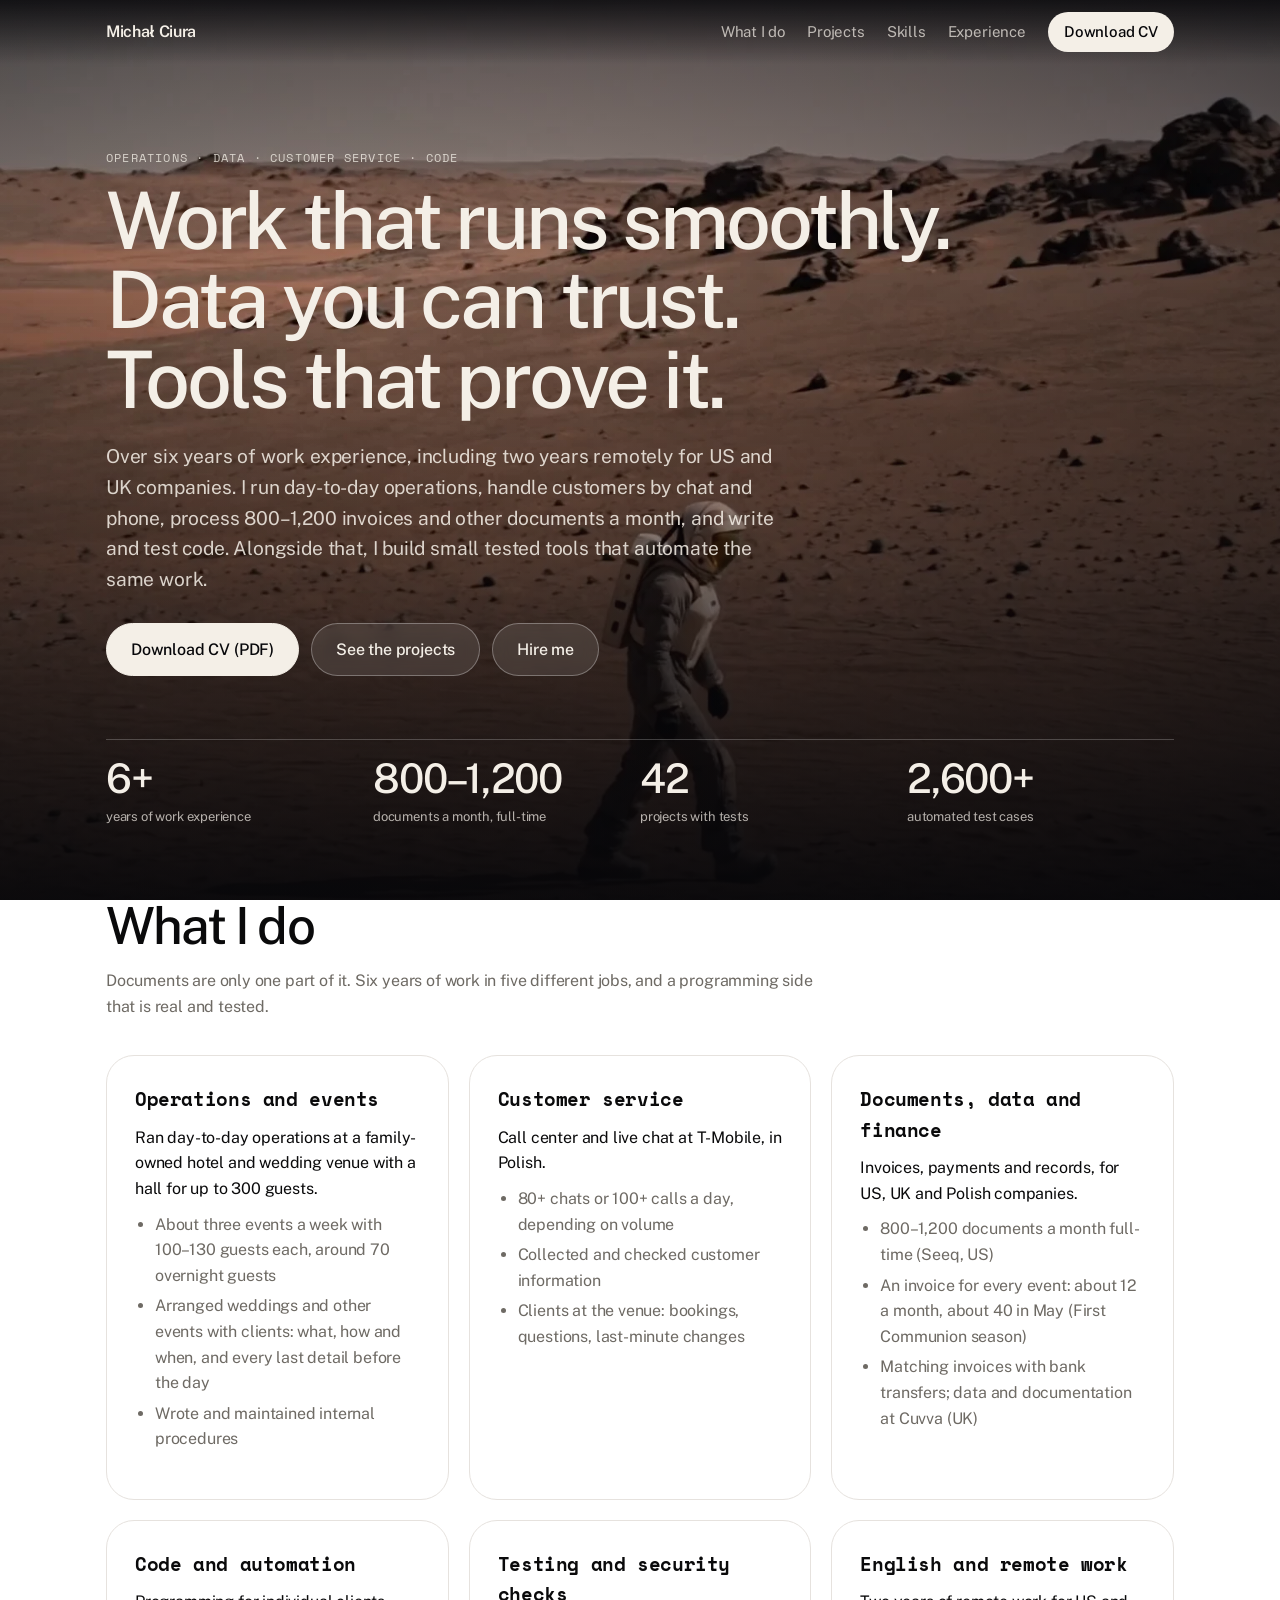
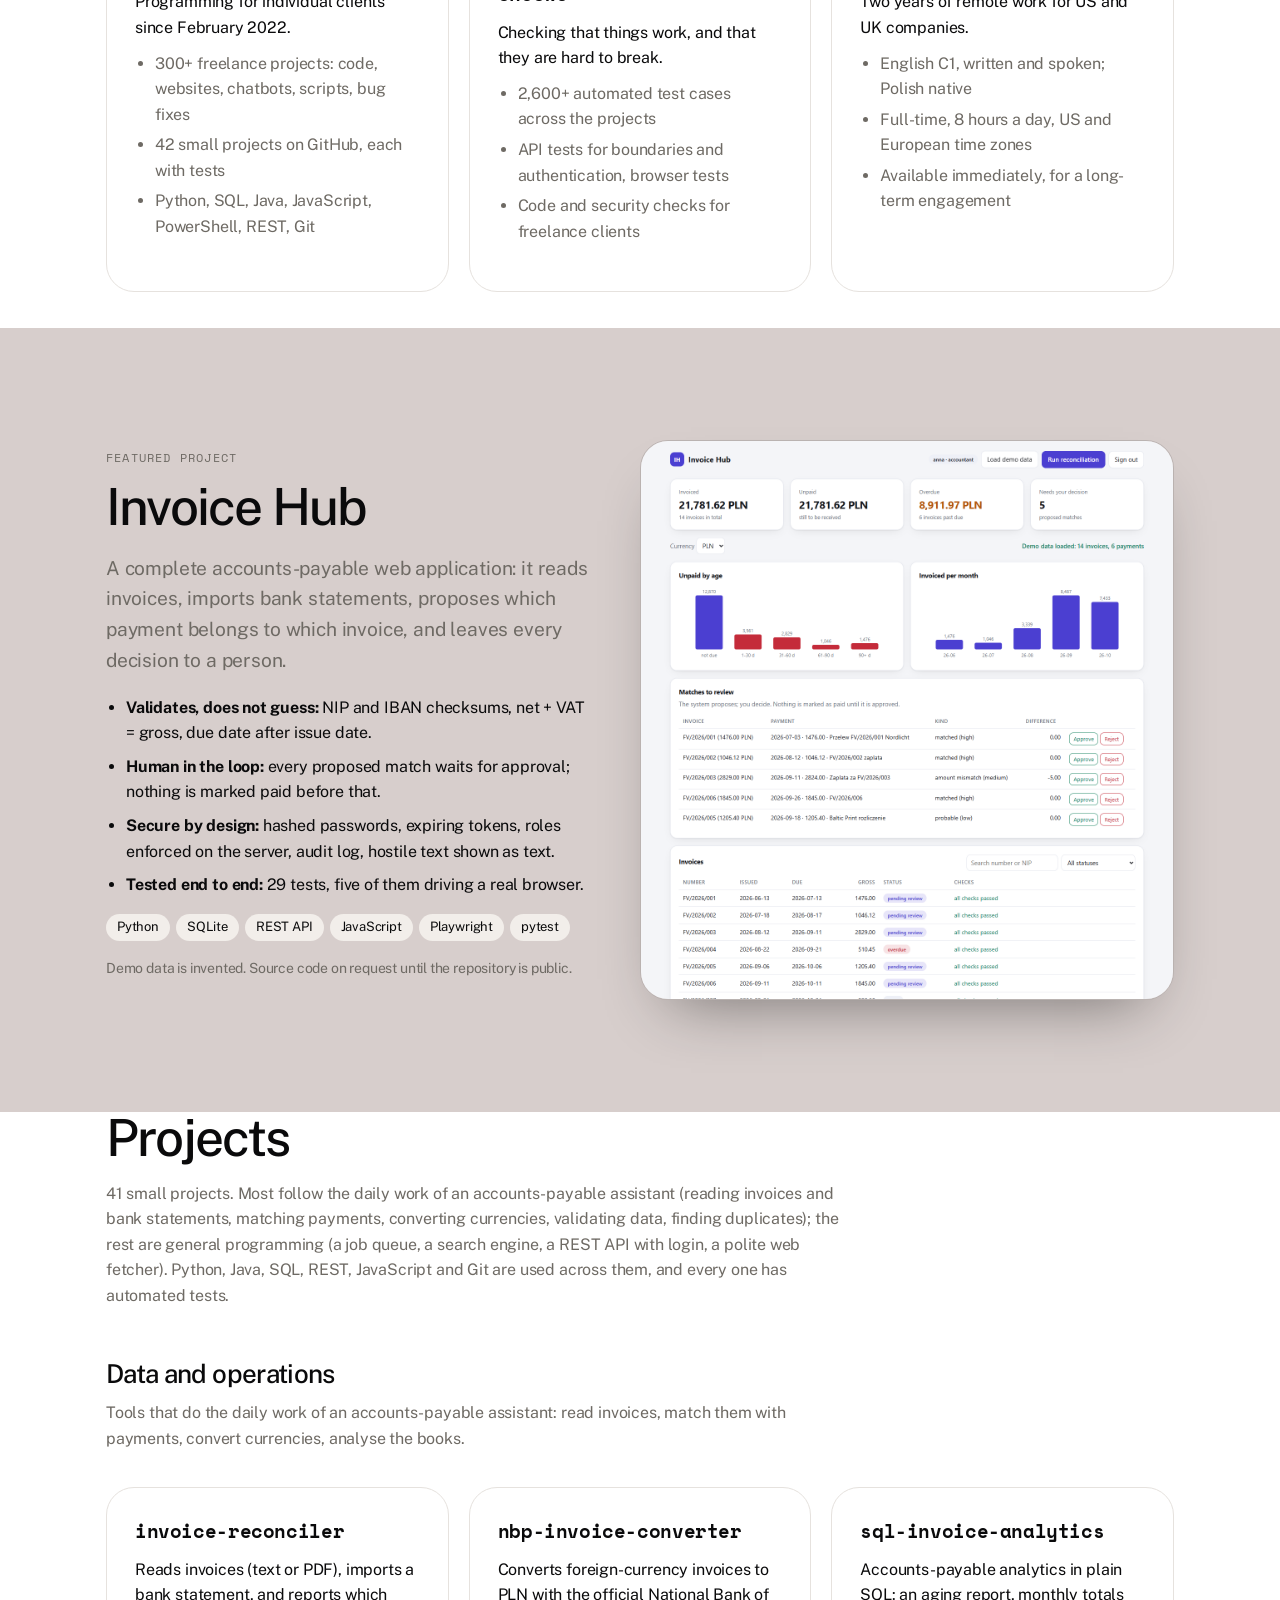
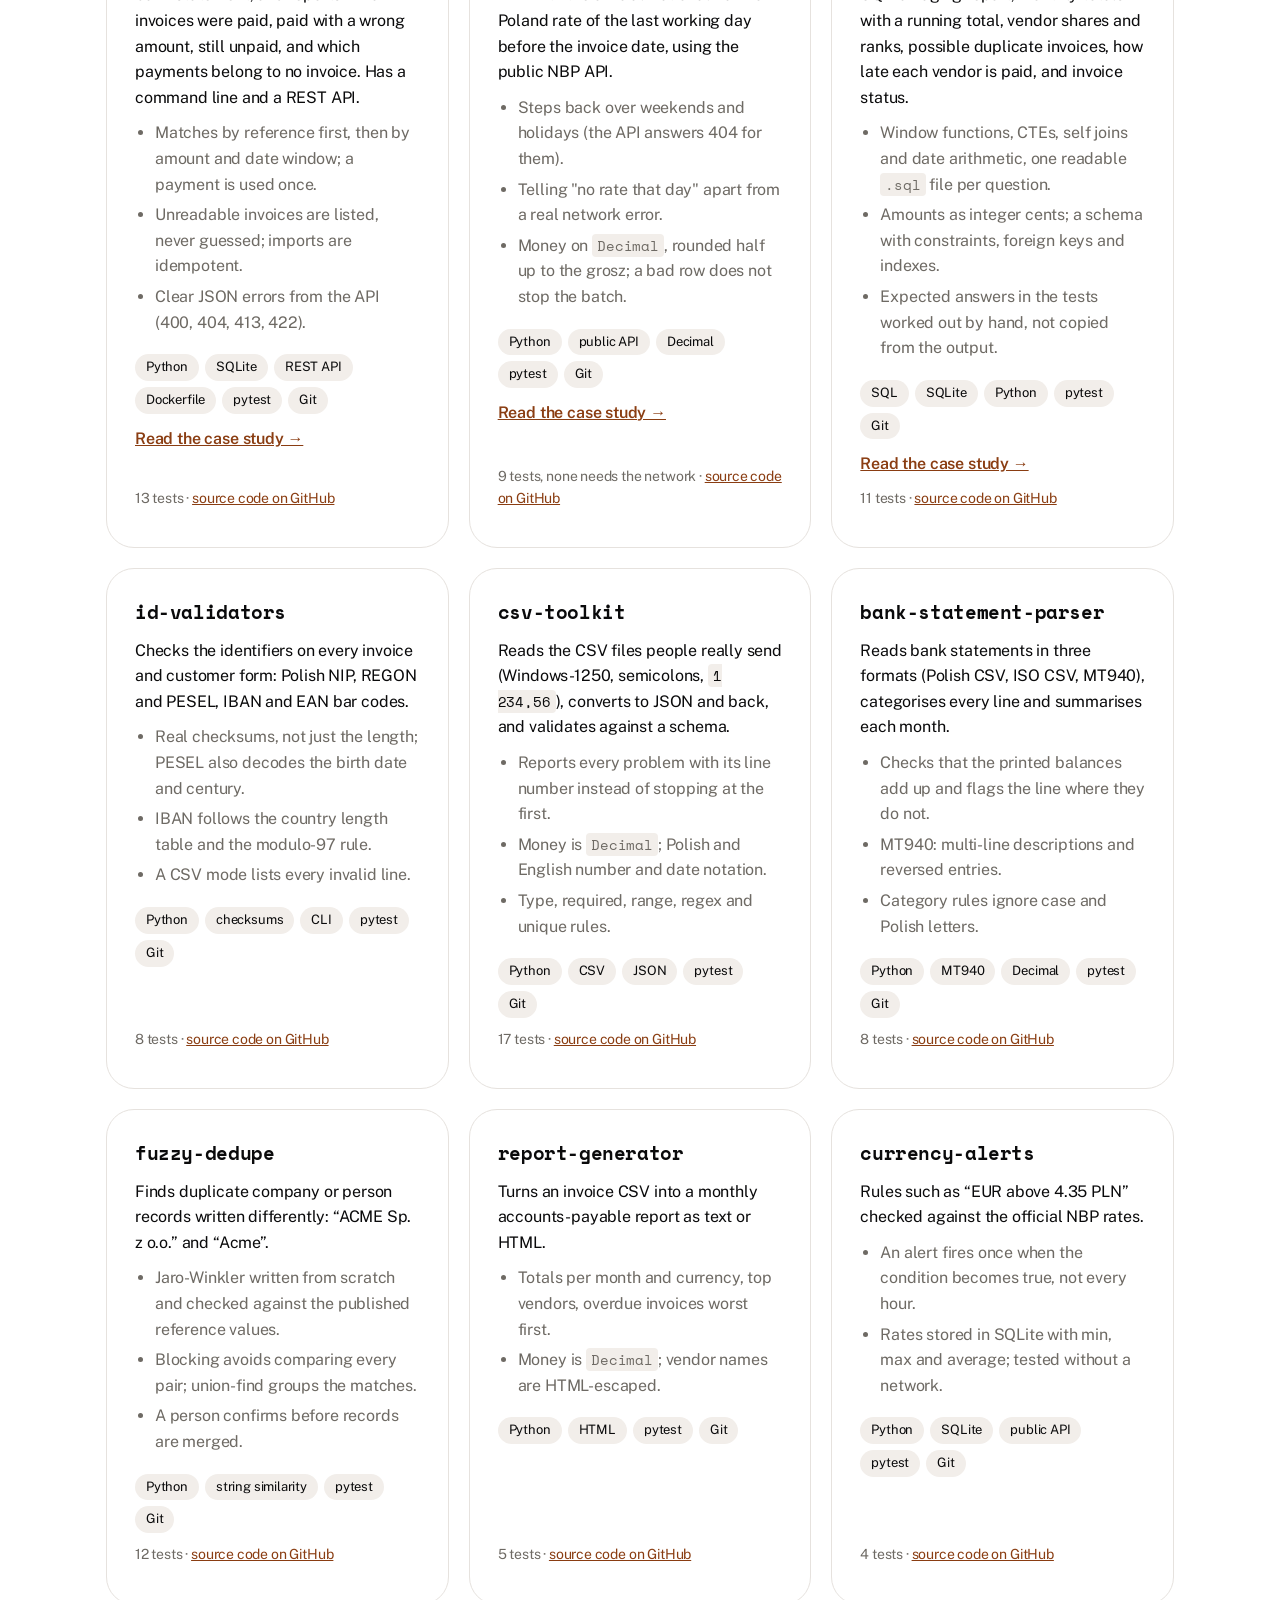
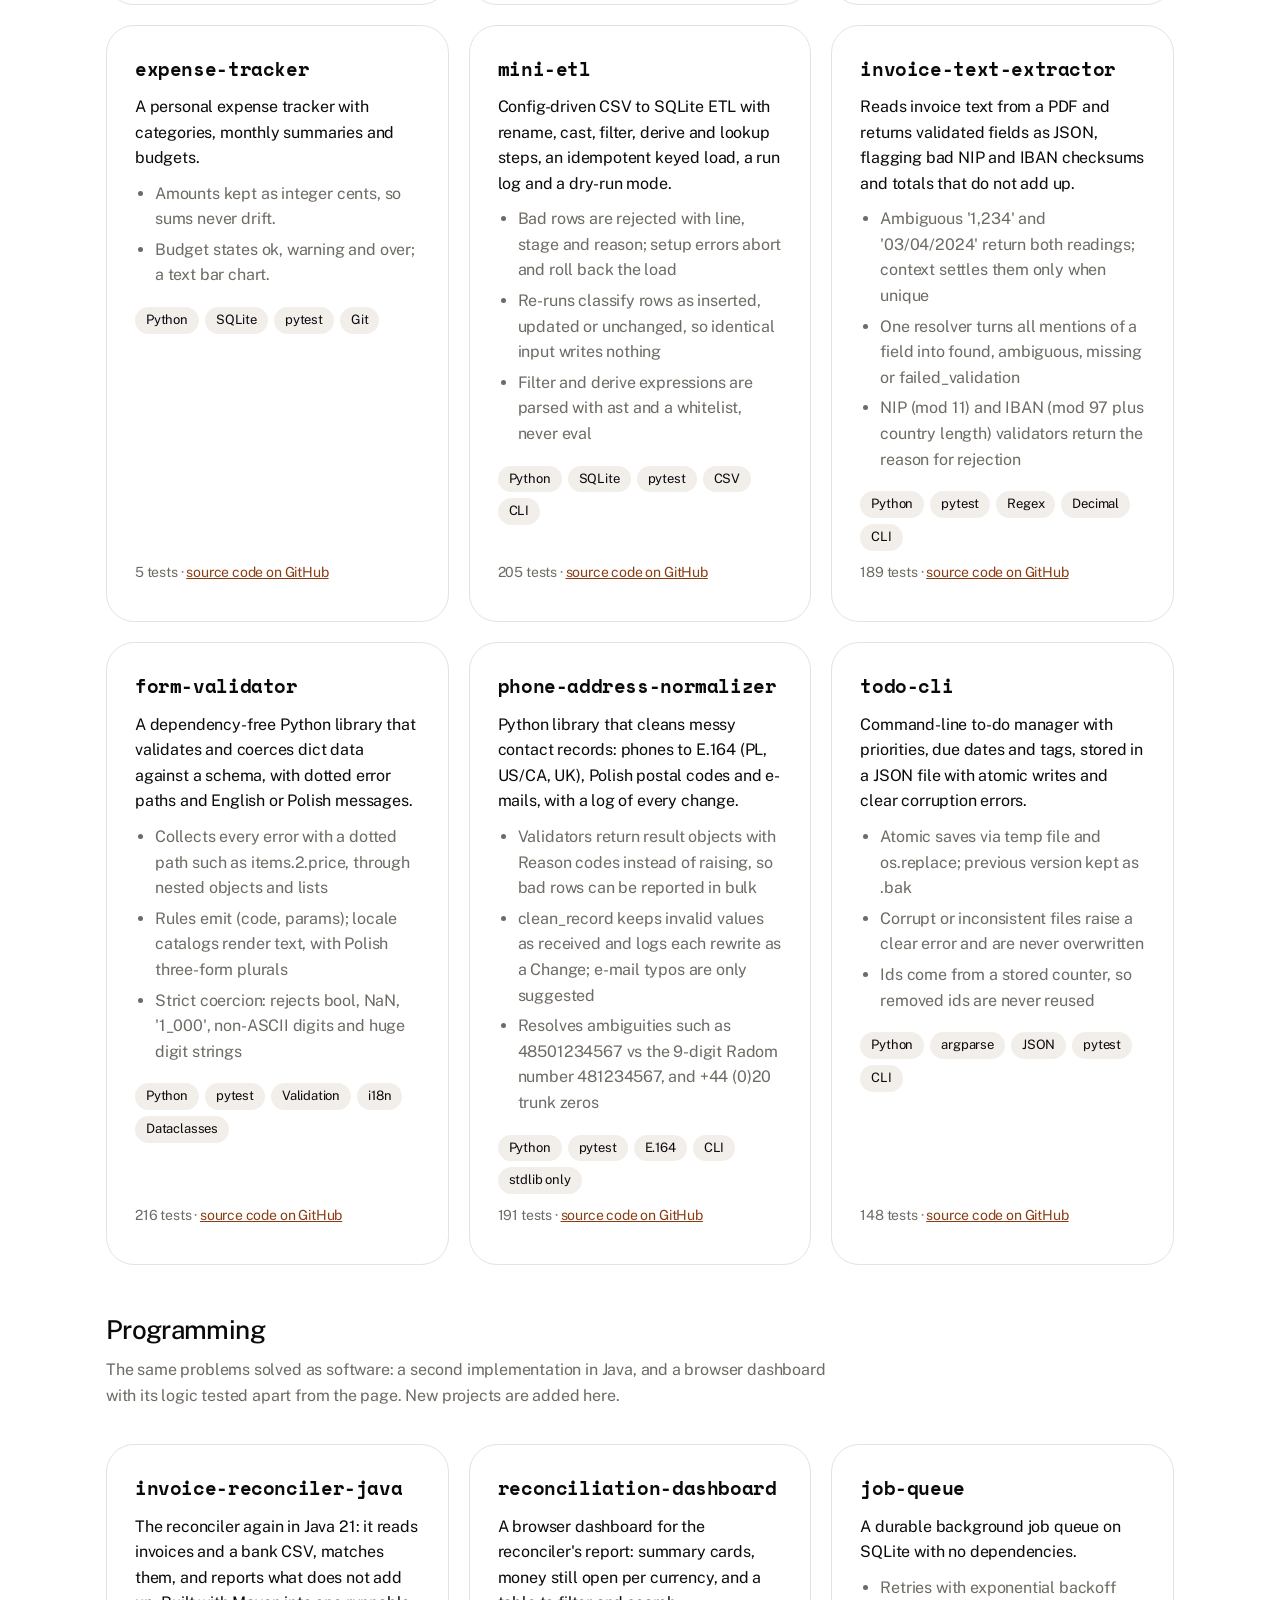
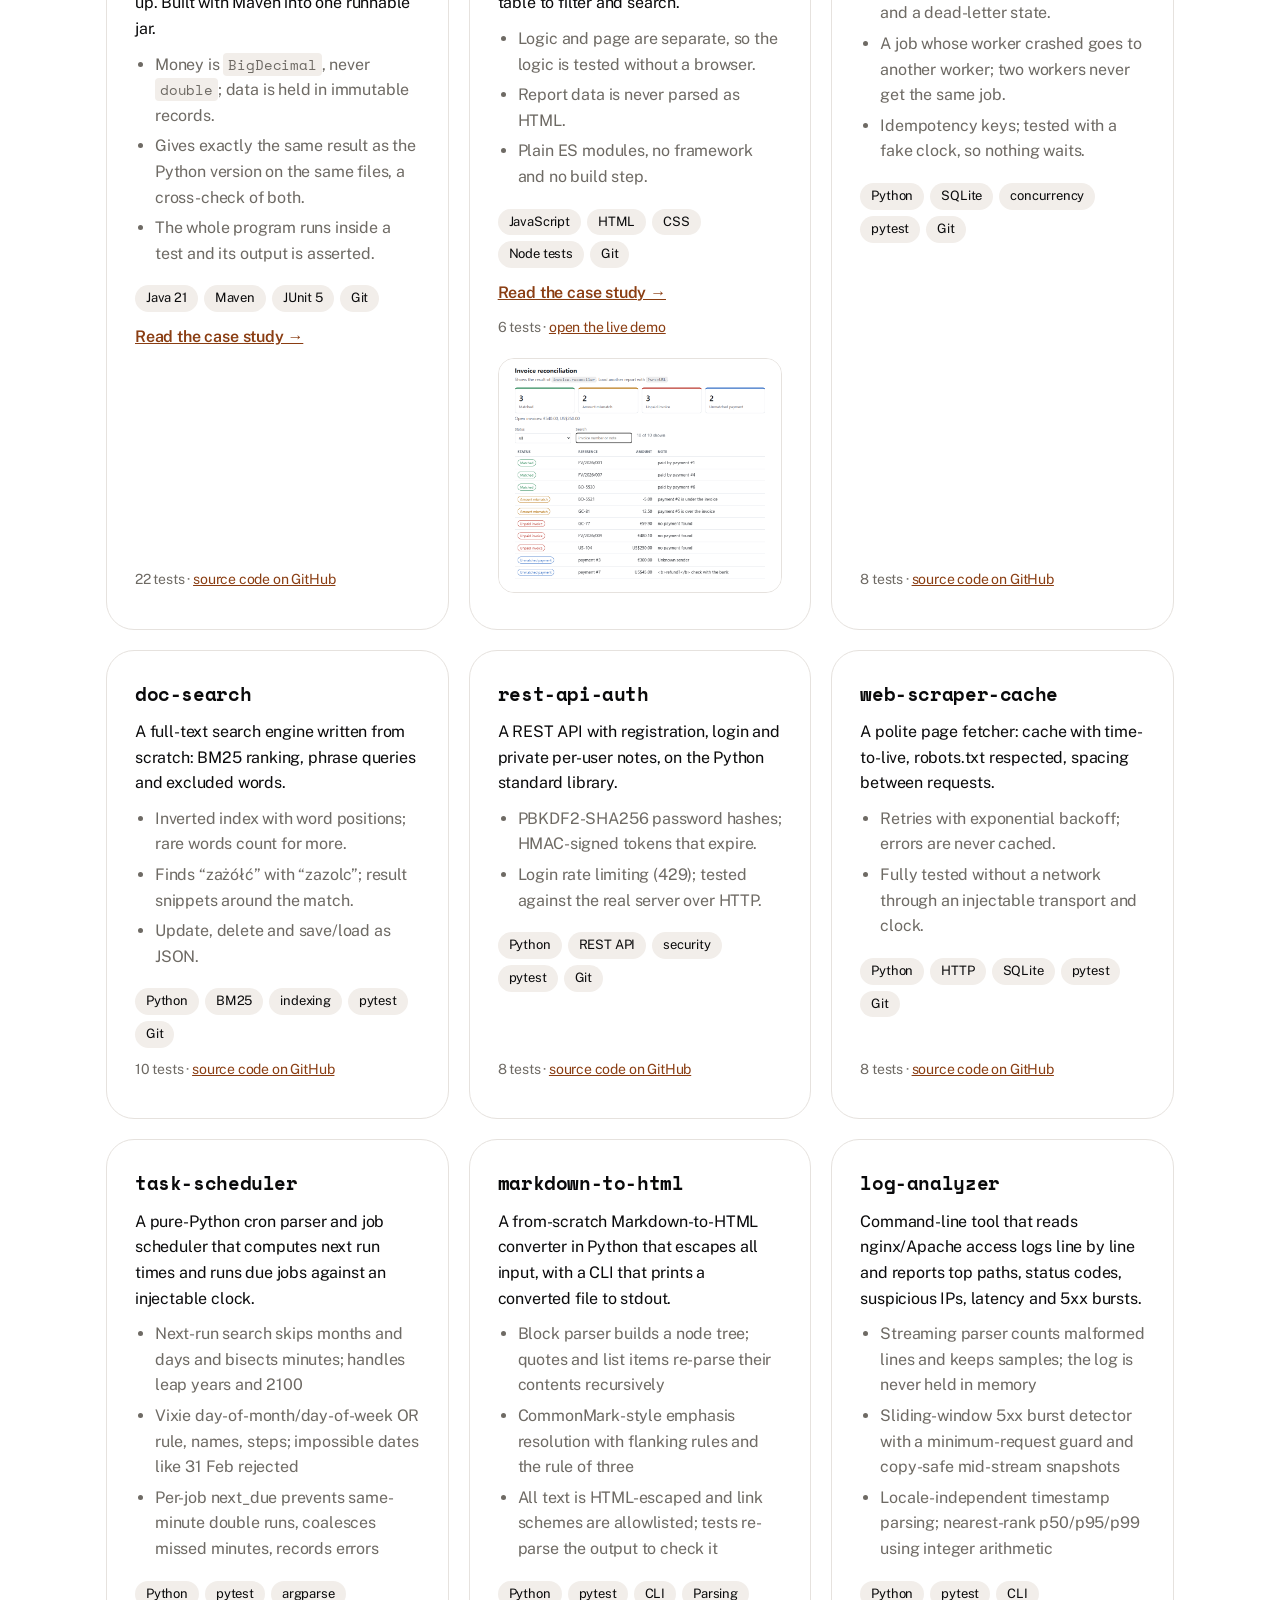
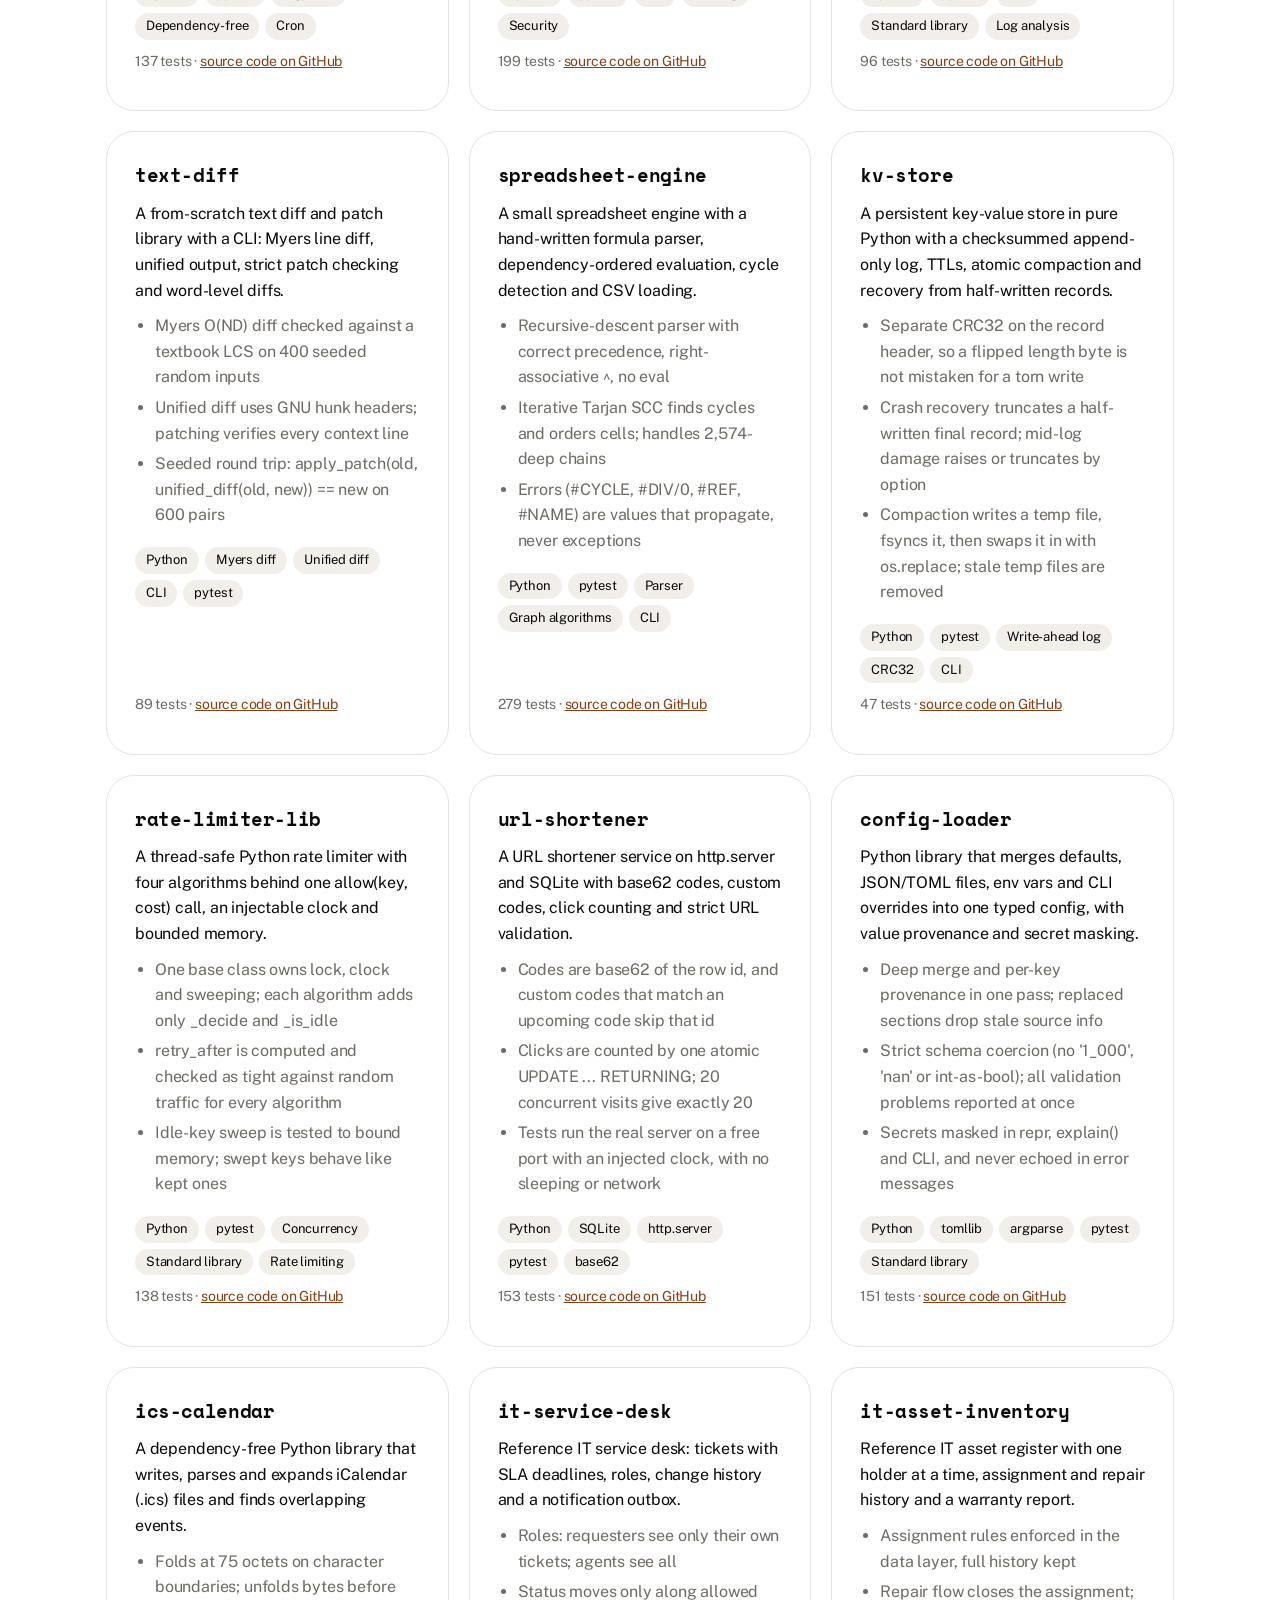
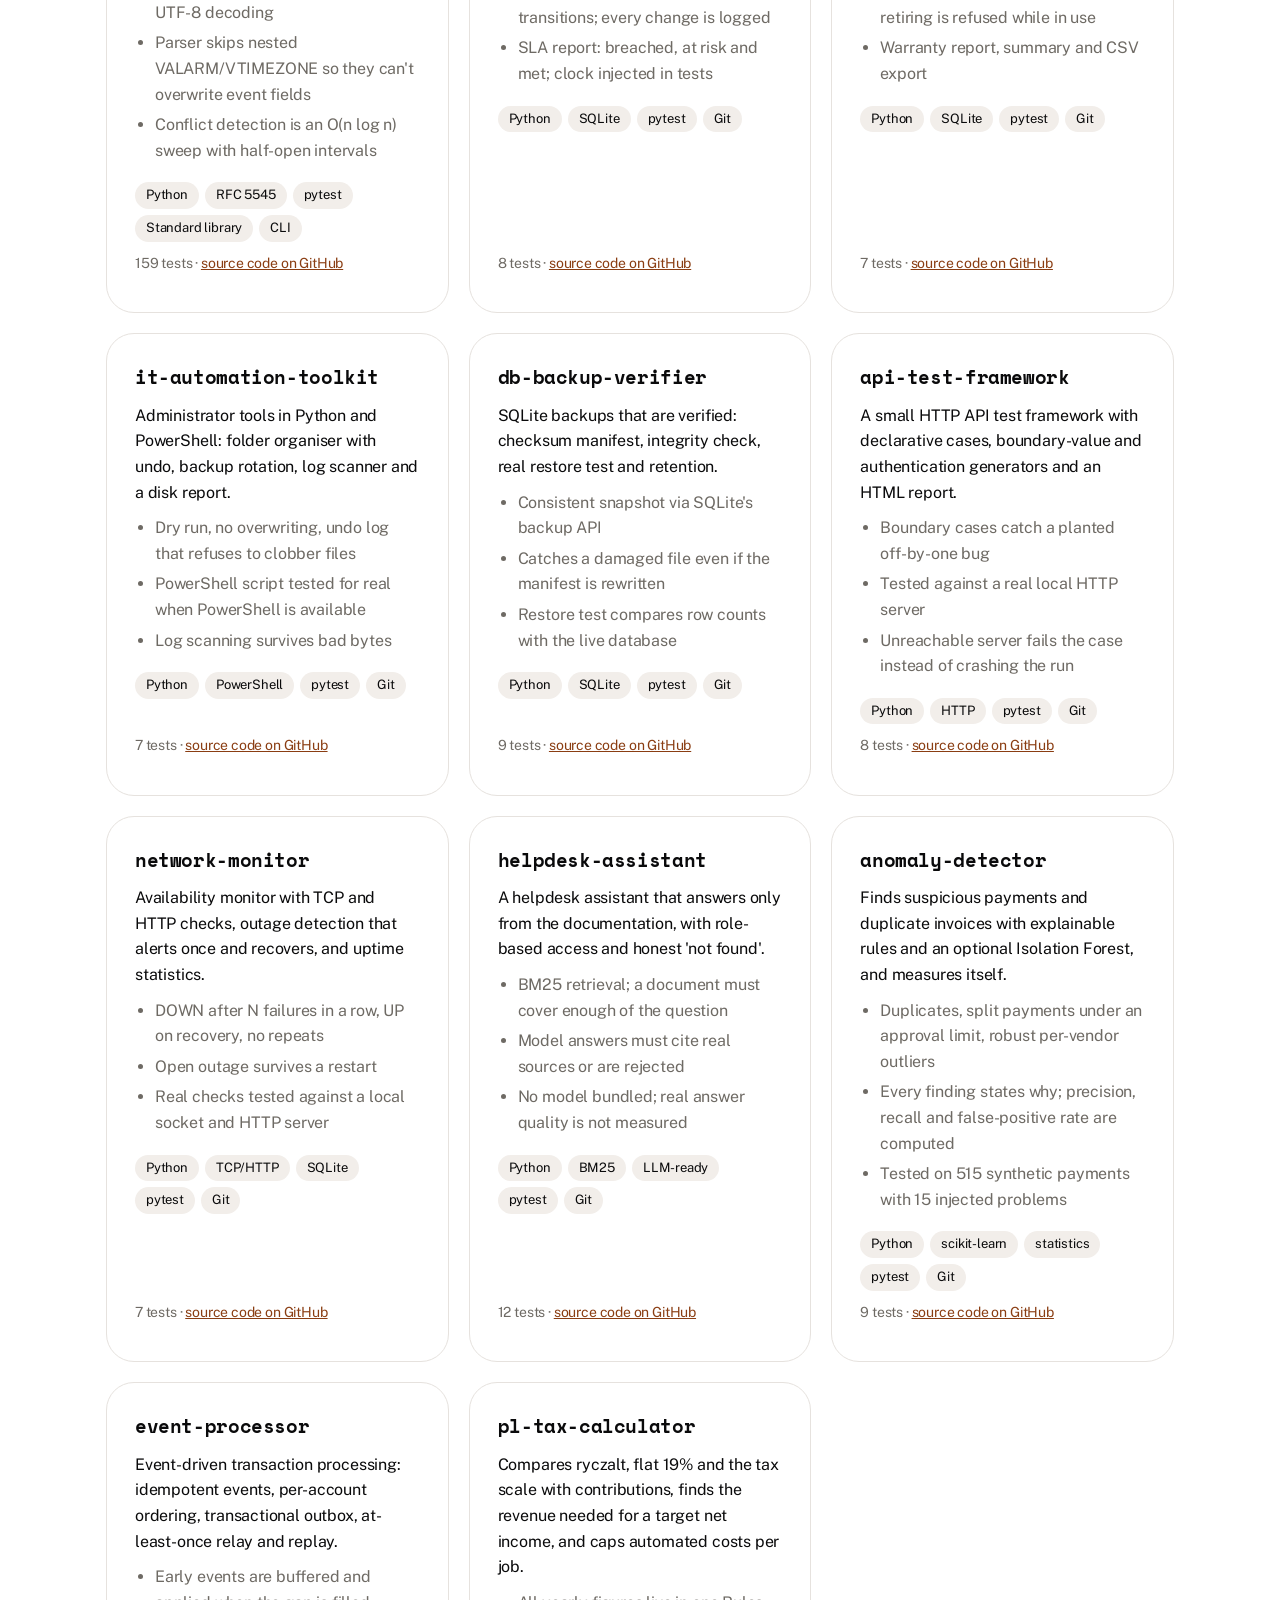
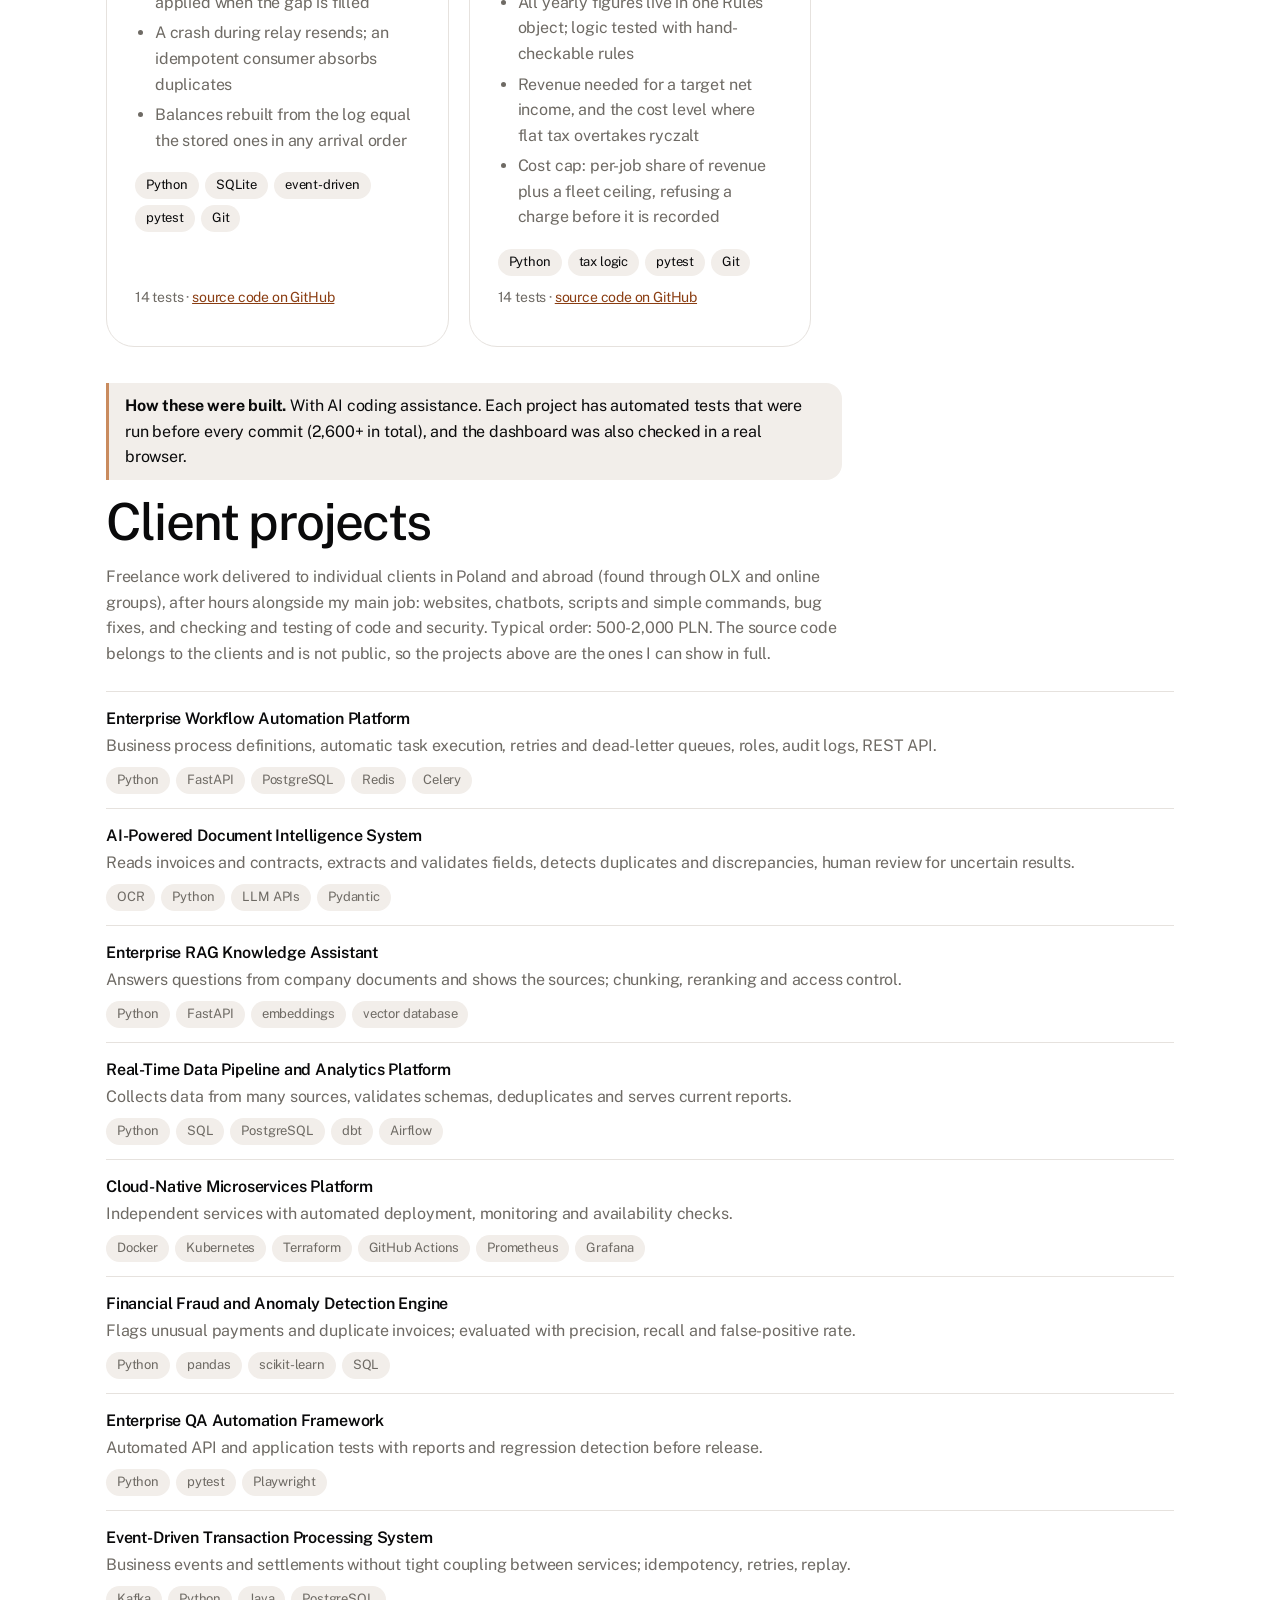
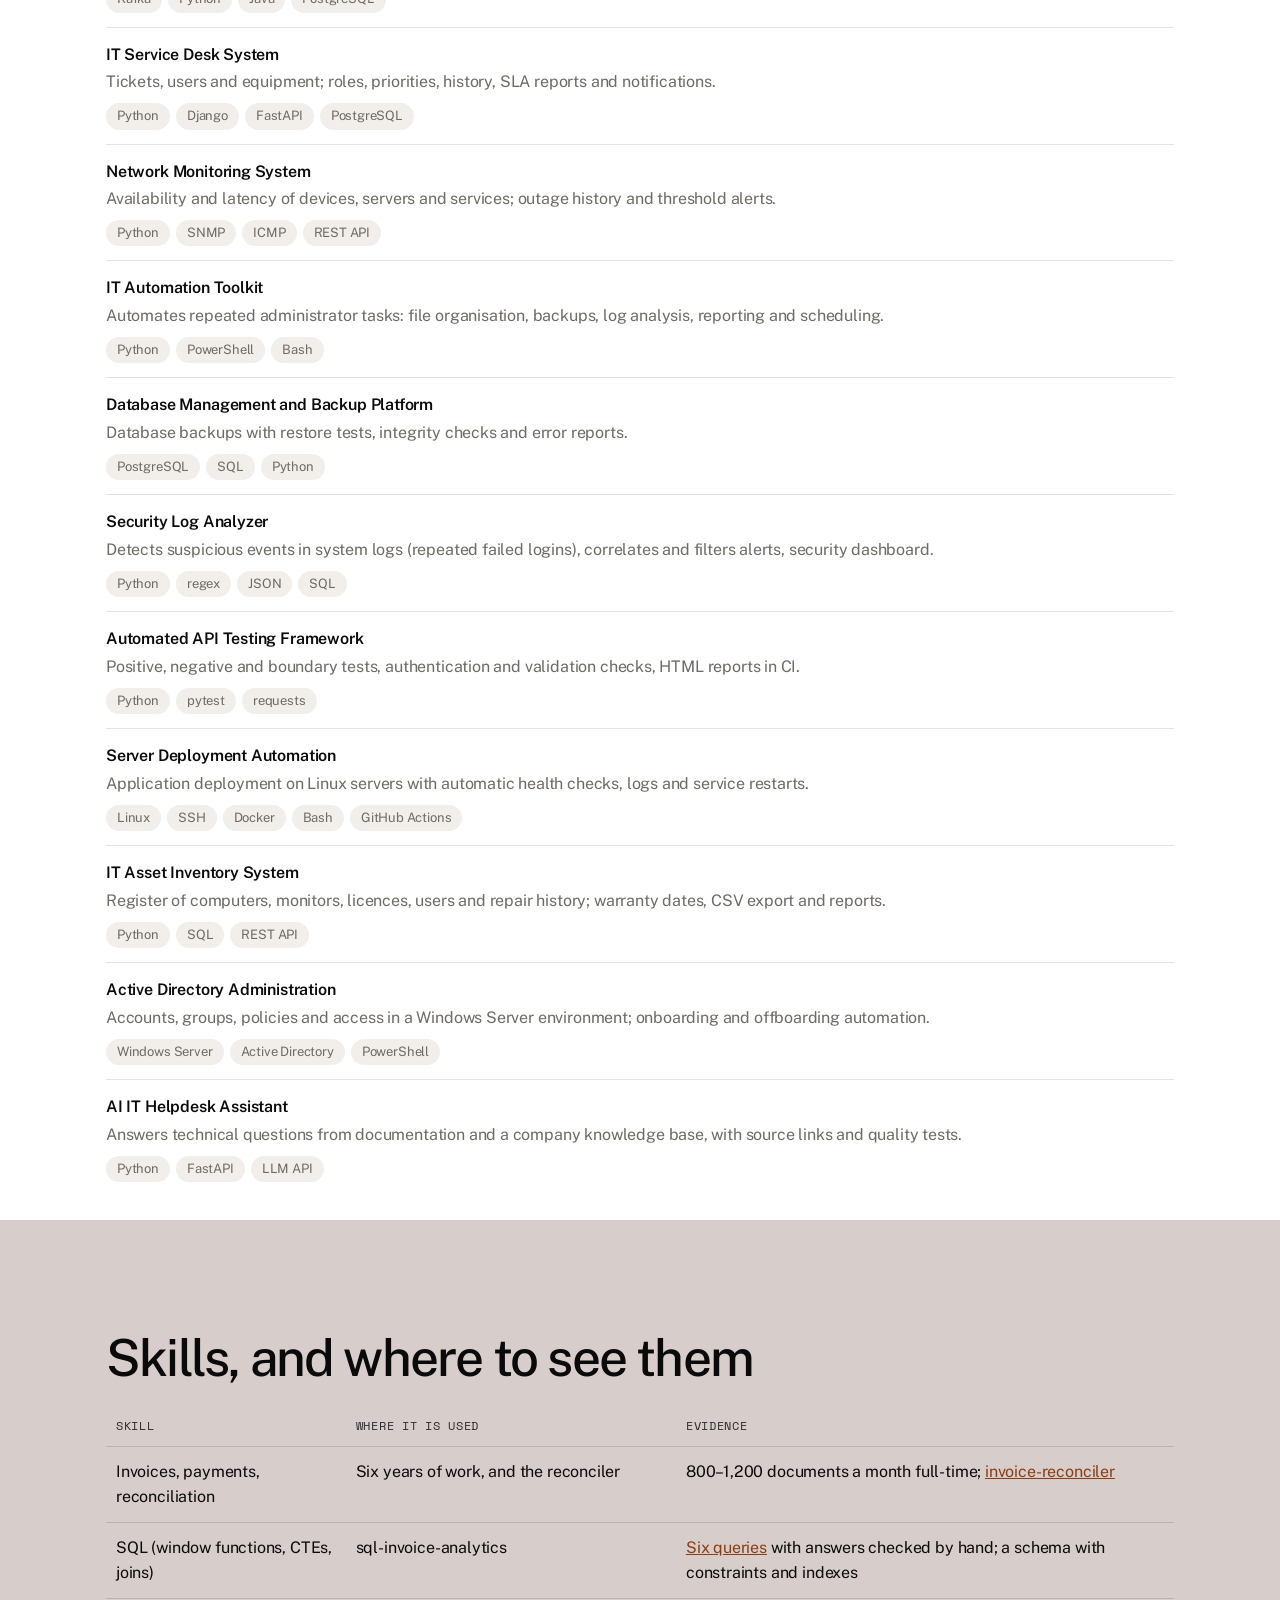
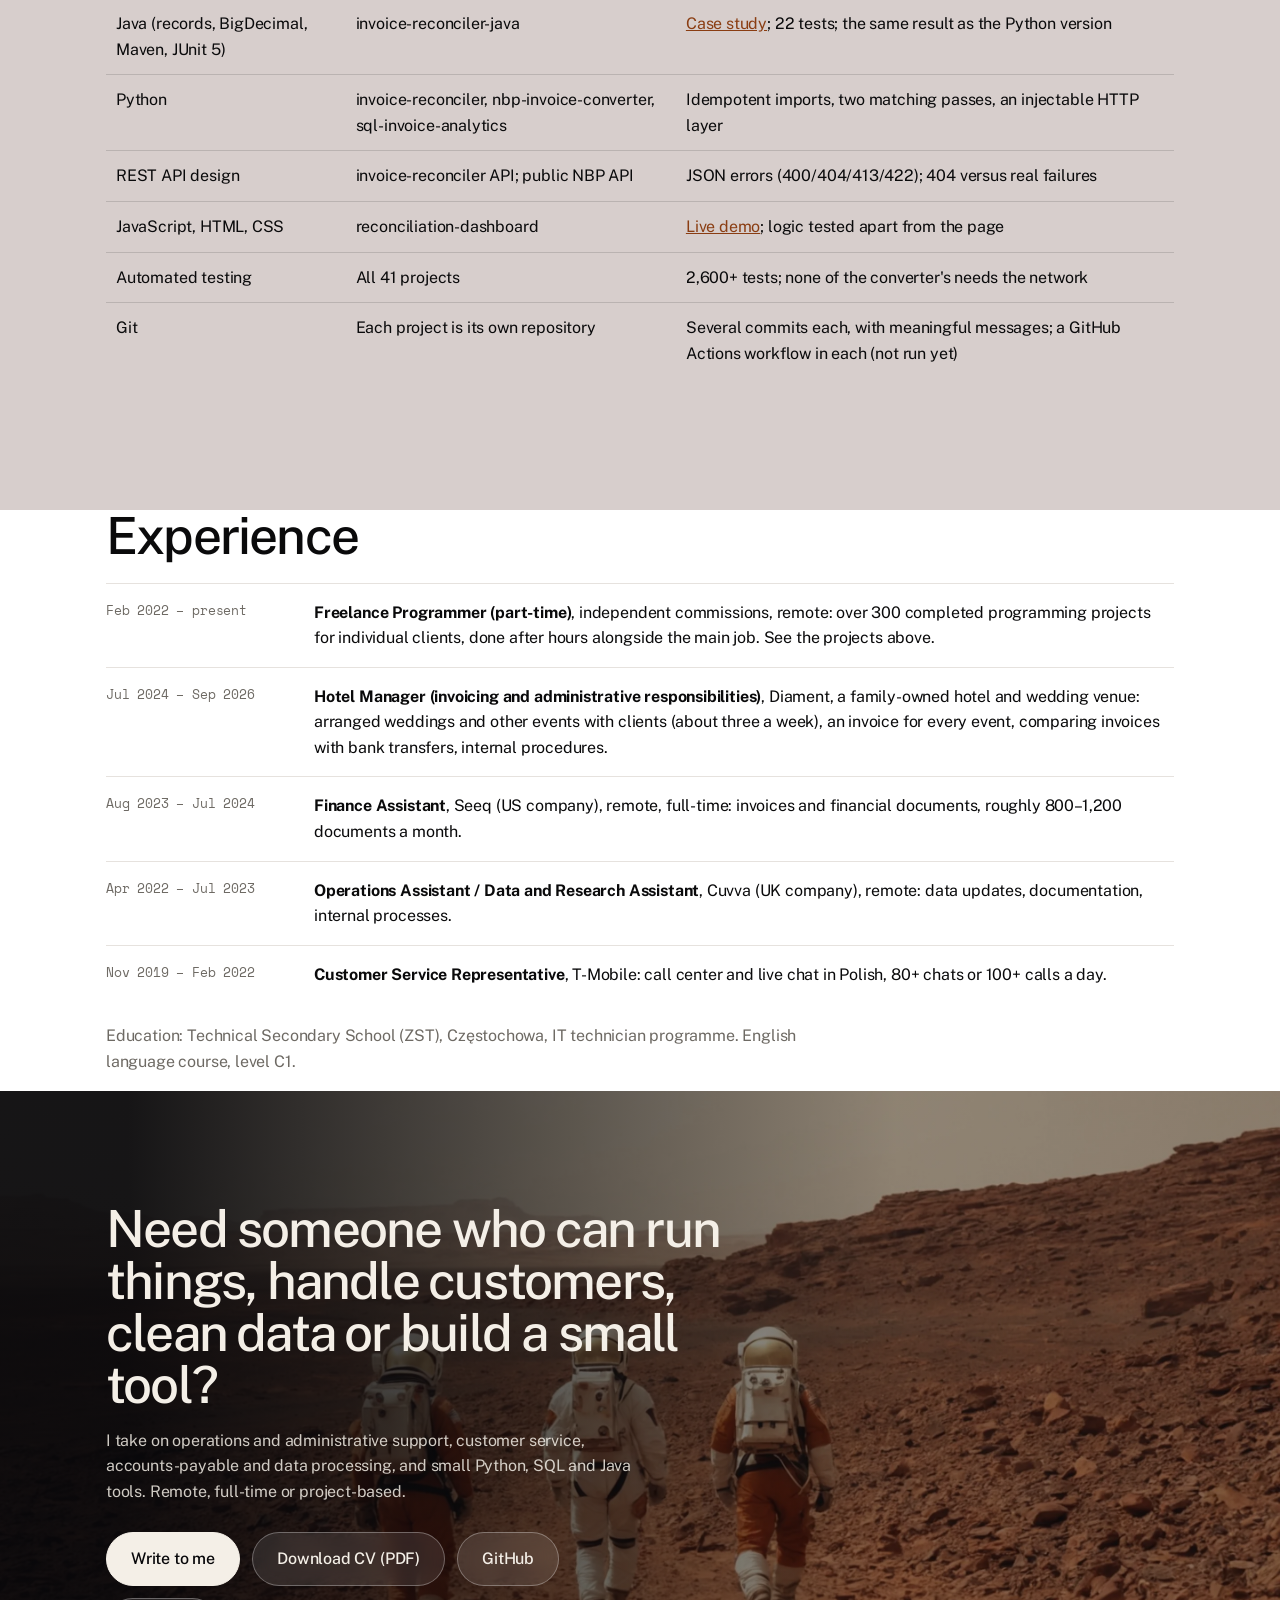
==== commit 057baebf: "Show the full range: operations, customer service, data, code, testing" ====
--- a/index.html
+++ b/index.html
@@ -3,8 +3,8 @@
 <head>
   <meta charset="utf-8">
   <meta name="viewport" content="width=device-width, initial-scale=1">
-  <title>Michał Ciura - data and operations, IT technician</title>
-  <meta name="description" content="Michał Ciura: invoices, documents and data work, IT technician education, and three small tested tools built around that work.">
+  <title>Michał Ciura - operations, data and code</title>
+  <meta name="description" content="Michał Ciura: operations, customer service, invoices and data work, programming and testing. Six years of work experience, two of them remote for US and UK companies.">
   <link rel="icon" href="data:,">
   <link rel="stylesheet" href="styles.css">
 </head>
@@ -12,7 +12,7 @@
   <header class="top">
     <div class="wrap">
       <a class="name" href="#top">Michał Ciura</a>
-      <nav aria-label="Sections"><a class="hide" href="#projects">Projects</a><a class="hide" href="#skills">Skills</a><a class="hide" href="#experience">Experience</a><a class="cv" href="assets/Michal_Ciura_CV.pdf">Download CV</a></nav>
+      <nav aria-label="Sections"><a class="hide" href="#range">What I do</a><a class="hide" href="#projects">Projects</a><a class="hide" href="#skills">Skills</a><a class="hide" href="#experience">Experience</a><a class="cv" href="assets/Michal_Ciura_CV.pdf">Download CV</a></nav>
     </div>
   </header>
 
@@ -21,11 +21,36 @@
       <video class="plate" autoplay muted loop playsinline preload="auto" poster="assets/hero-poster.webp" aria-hidden="true"><source src="assets/hero-loop.mp4" type="video/mp4"></video>
       <div class="vignette" aria-hidden="true"></div>
       <div class="wrap copy">
-        <p class="kicker">Data and operations &middot; IT technician</p>
-        <h1><span>Invoices that add up.</span><span>Data you can trust.</span><span>Tools that prove it.</span></h1>
-        <p class="lead">Over six years of work experience, including two years remotely for US and UK companies. I process roughly 800–1,200 invoices and other documents a month full-time, reconcile payments, and keep records in order. Alongside that, I build small tested tools for the same tasks.</p>
+        <p class="kicker">Operations &middot; data &middot; customer service &middot; code</p>
+        <h1><span>Work that runs smoothly.</span><span>Data you can trust.</span><span>Tools that prove it.</span></h1>
+        <p class="lead">Over six years of work experience, including two years remotely for US and UK companies. I run day-to-day operations, handle customers by chat and phone, process 800&ndash;1,200 invoices and other documents a month, and write and test code. Alongside that, I build small tested tools that automate the same work.</p>
         <p class="actions"><a class="btn primary" href="assets/Michal_Ciura_CV.pdf">Download CV (PDF)</a><a class="btn glass" href="#projects">See the projects</a><a class="btn glass" href="#contact">Hire me</a></p>
         <div class="facts"><div><b>6+</b><span>years of work experience</span></div><div><b>800&ndash;1,200</b><span>documents a month, full-time</span></div><div><b>42</b><span>projects with tests</span></div><div><b>2,600+</b><span>automated test cases</span></div></div>
+      </div>
+    </section>
+
+    <section id="range" class="wrap">
+      <h2>What I do</h2>
+      <p class="muted">Documents are only one part of it. Six years of work in five different jobs, and a programming side that is real and tested.</p>
+      <div class="cards">
+        <article class="card"><h3>Operations and events</h3>
+          <p>Ran day-to-day operations at a family-owned hotel and wedding venue with a hall for up to 300 guests.</p>
+          <ul><li>About three events a week with 100&ndash;130 guests each, around 70 overnight guests</li><li>Arranged weddings and other events with clients: what, how and when, and every last detail before the day</li><li>Wrote and maintained internal procedures</li></ul></article>
+        <article class="card"><h3>Customer service</h3>
+          <p>Call center and live chat at T-Mobile, in Polish.</p>
+          <ul><li>80+ chats or 100+ calls a day, depending on volume</li><li>Collected and checked customer information</li><li>Clients at the venue: bookings, questions, last-minute changes</li></ul></article>
+        <article class="card"><h3>Documents, data and finance</h3>
+          <p>Invoices, payments and records, for US, UK and Polish companies.</p>
+          <ul><li>800&ndash;1,200 documents a month full-time (Seeq, US)</li><li>An invoice for every event: about 12 a month, about 40 in May (First Communion season)</li><li>Matching invoices with bank transfers; data and documentation at Cuvva (UK)</li></ul></article>
+        <article class="card"><h3>Code and automation</h3>
+          <p>Programming for individual clients since February 2022.</p>
+          <ul><li>300+ freelance projects: code, websites, chatbots, scripts, bug fixes</li><li>42 small projects on GitHub, each with tests</li><li>Python, SQL, Java, JavaScript, PowerShell, REST, Git</li></ul></article>
+        <article class="card"><h3>Testing and security checks</h3>
+          <p>Checking that things work, and that they are hard to break.</p>
+          <ul><li>2,600+ automated test cases across the projects</li><li>API tests for boundaries and authentication, browser tests</li><li>Code and security checks for freelance clients</li></ul></article>
+        <article class="card"><h3>English and remote work</h3>
+          <p>Two years of remote work for US and UK companies.</p>
+          <ul><li>English C1, written and spoken; Polish native</li><li>Full-time, 8 hours a day, US and European time zones</li><li>Available immediately, for a long-term engagement</li></ul></article>
       </div>
     </section>
 
@@ -602,7 +627,7 @@
       <h2>Experience</h2>
       <ul class="timeline">
         <li><span class="when">Feb 2022 – present</span><span><strong>Freelance Programmer (part-time)</strong>, independent commissions, remote: over 300 completed programming projects for individual clients, done after hours alongside the main job. See the projects above.</span></li>
-        <li><span class="when">Jul 2024 – Sep 2026</span><span><strong>Hotel Manager (invoicing and administrative responsibilities)</strong>, Diament, a family-owned hotel and wedding venue: invoices, comparing them with bank transfers, internal procedures.</span></li>
+        <li><span class="when">Jul 2024 – Sep 2026</span><span><strong>Hotel Manager (invoicing and administrative responsibilities)</strong>, Diament, a family-owned hotel and wedding venue: arranged weddings and other events with clients (about three a week), an invoice for every event, comparing invoices with bank transfers, internal procedures.</span></li>
         <li><span class="when">Aug 2023 – Jul 2024</span><span><strong>Finance Assistant</strong>, Seeq (US company), remote, full-time: invoices and financial documents, roughly 800–1,200 documents a month.</span></li>
         <li><span class="when">Apr 2022 – Jul 2023</span><span><strong>Operations Assistant / Data and Research Assistant</strong>, Cuvva (UK company), remote: data updates, documentation, internal processes.</span></li>
         <li><span class="when">Nov 2019 – Feb 2022</span><span><strong>Customer Service Representative</strong>, T-Mobile: call center and live chat in Polish, 80+ chats or 100+ calls a day.</span></li>
@@ -611,8 +636,8 @@
     </section>
 
     <section id="contact" class="closer"><div class="wrap">
-      <h2>Need invoices reconciled, data cleaned or a small tool built?</h2>
-      <p>I take on accounts-payable support, document and data processing, and small Python, SQL and Java tools. Remote, flexible hours.</p>
+      <h2>Need someone who can run things, handle customers, clean data or build a small tool?</h2>
+      <p>I take on operations and administrative support, customer service, accounts-payable and data processing, and small Python, SQL and Java tools. Remote, full-time or project-based.</p>
       <p class="actions"><a class="btn primary" href="mailto:ciuramichal13@gmail.com">Write to me</a><a class="btn glass" href="assets/Michal_Ciura_CV.pdf">Download CV (PDF)</a><a class="btn glass" href="https://github.com/ciuramichal2000">GitHub</a><a class="btn glass" href="https://www.linkedin.com/in/micha%C5%82-ciura-1a105434b/">LinkedIn</a></p>
     </div></section>
   </main>
